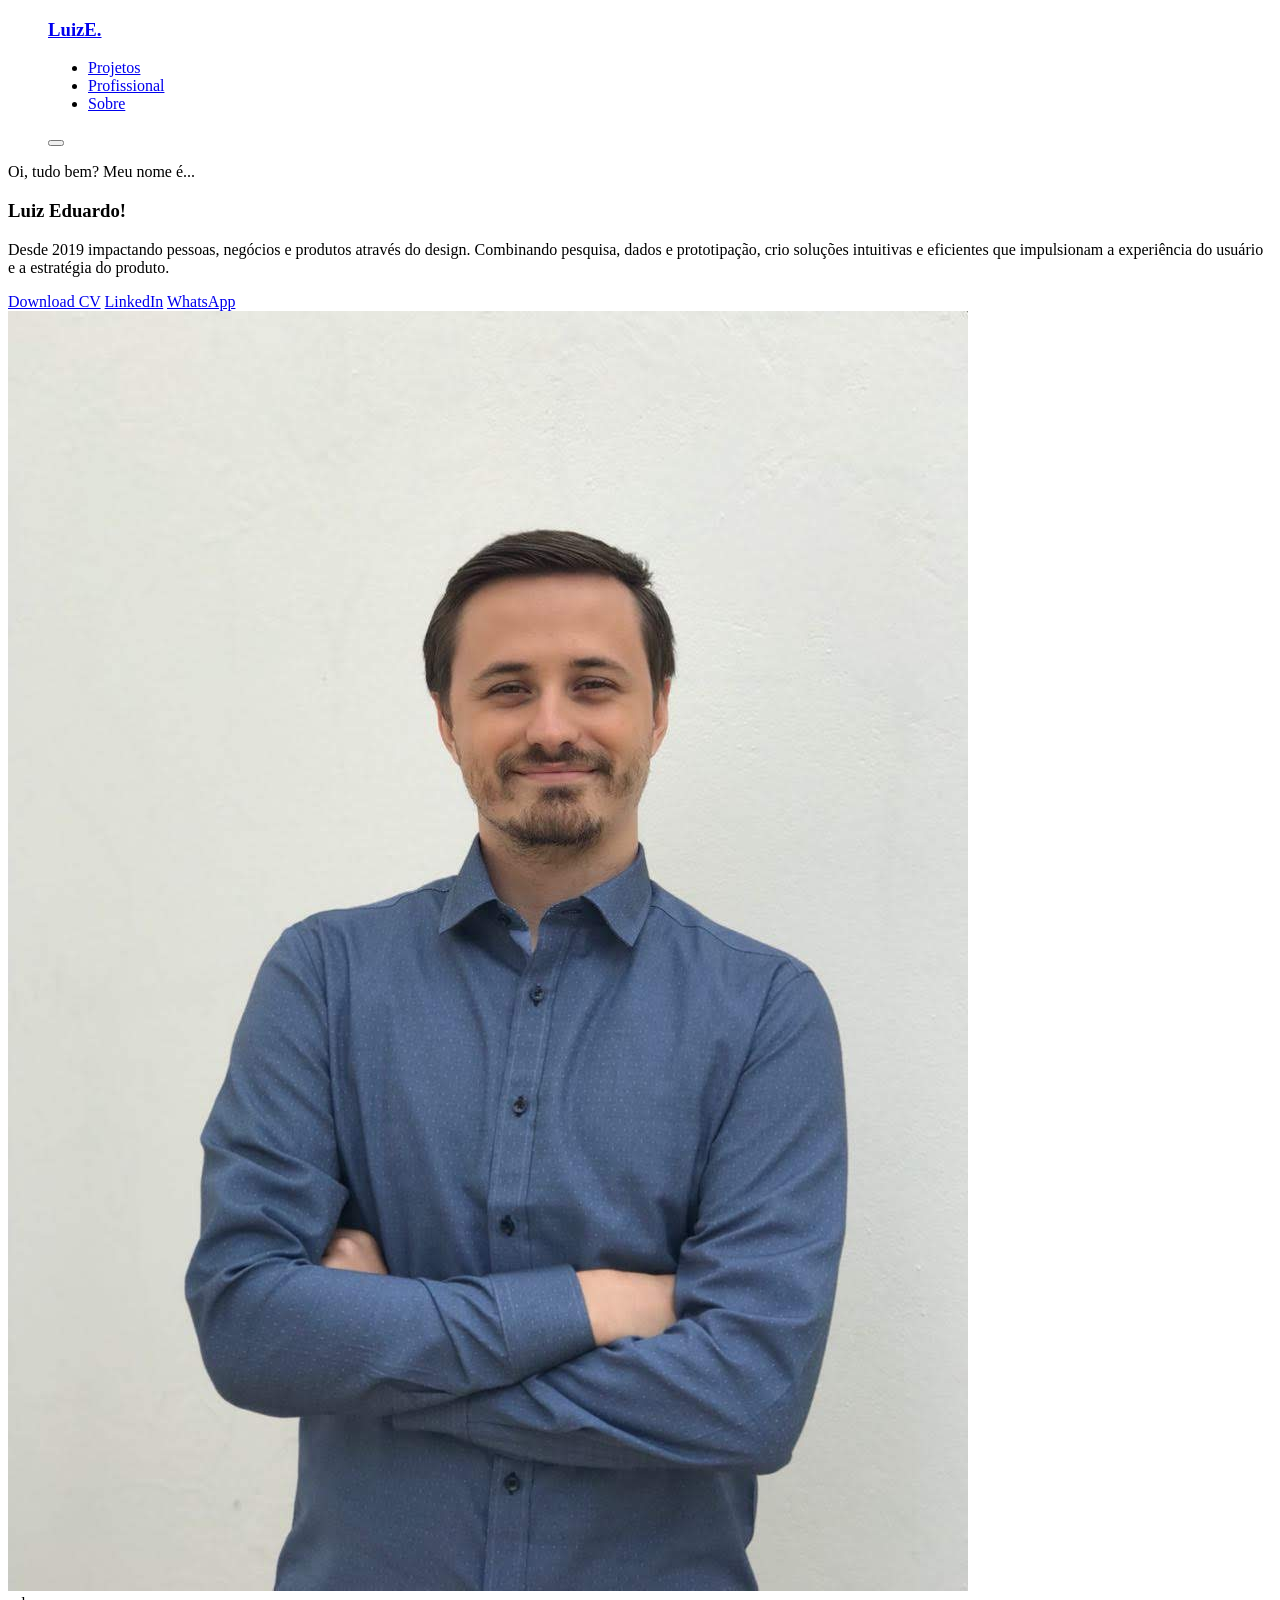
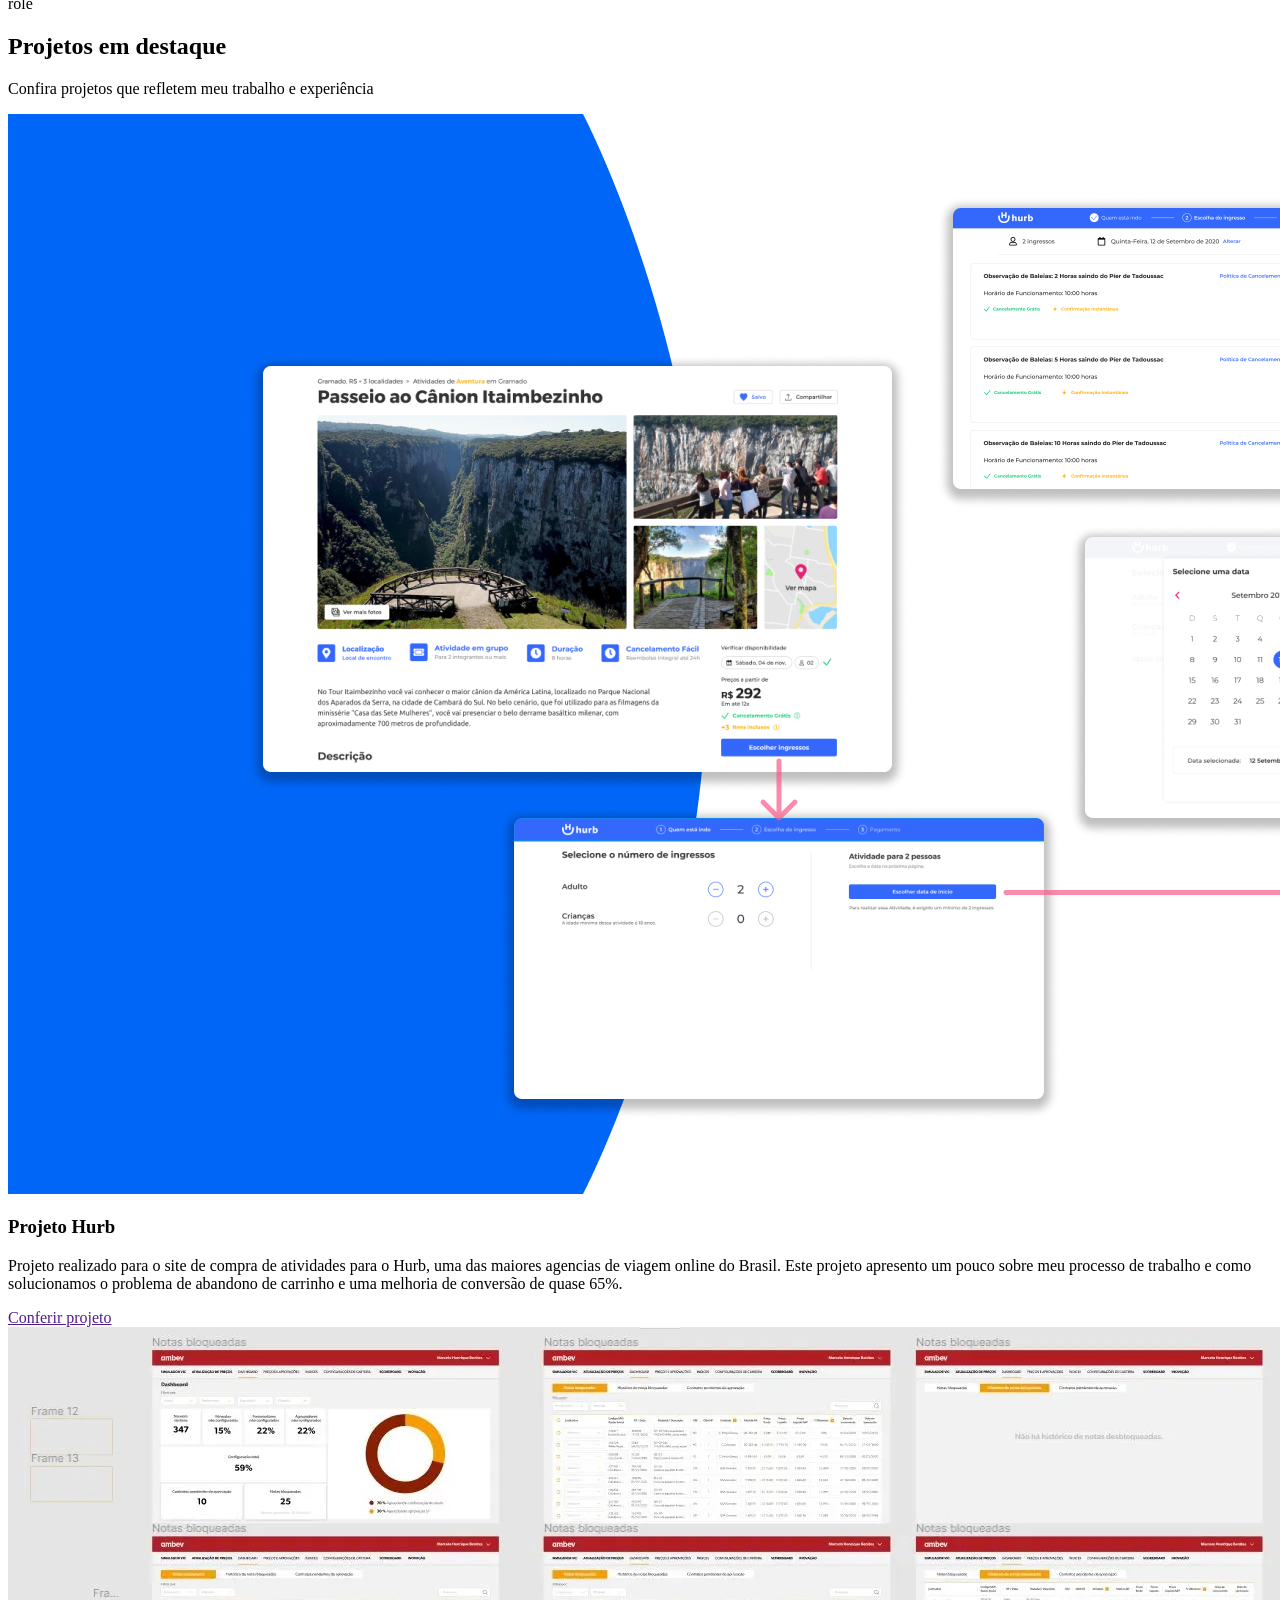
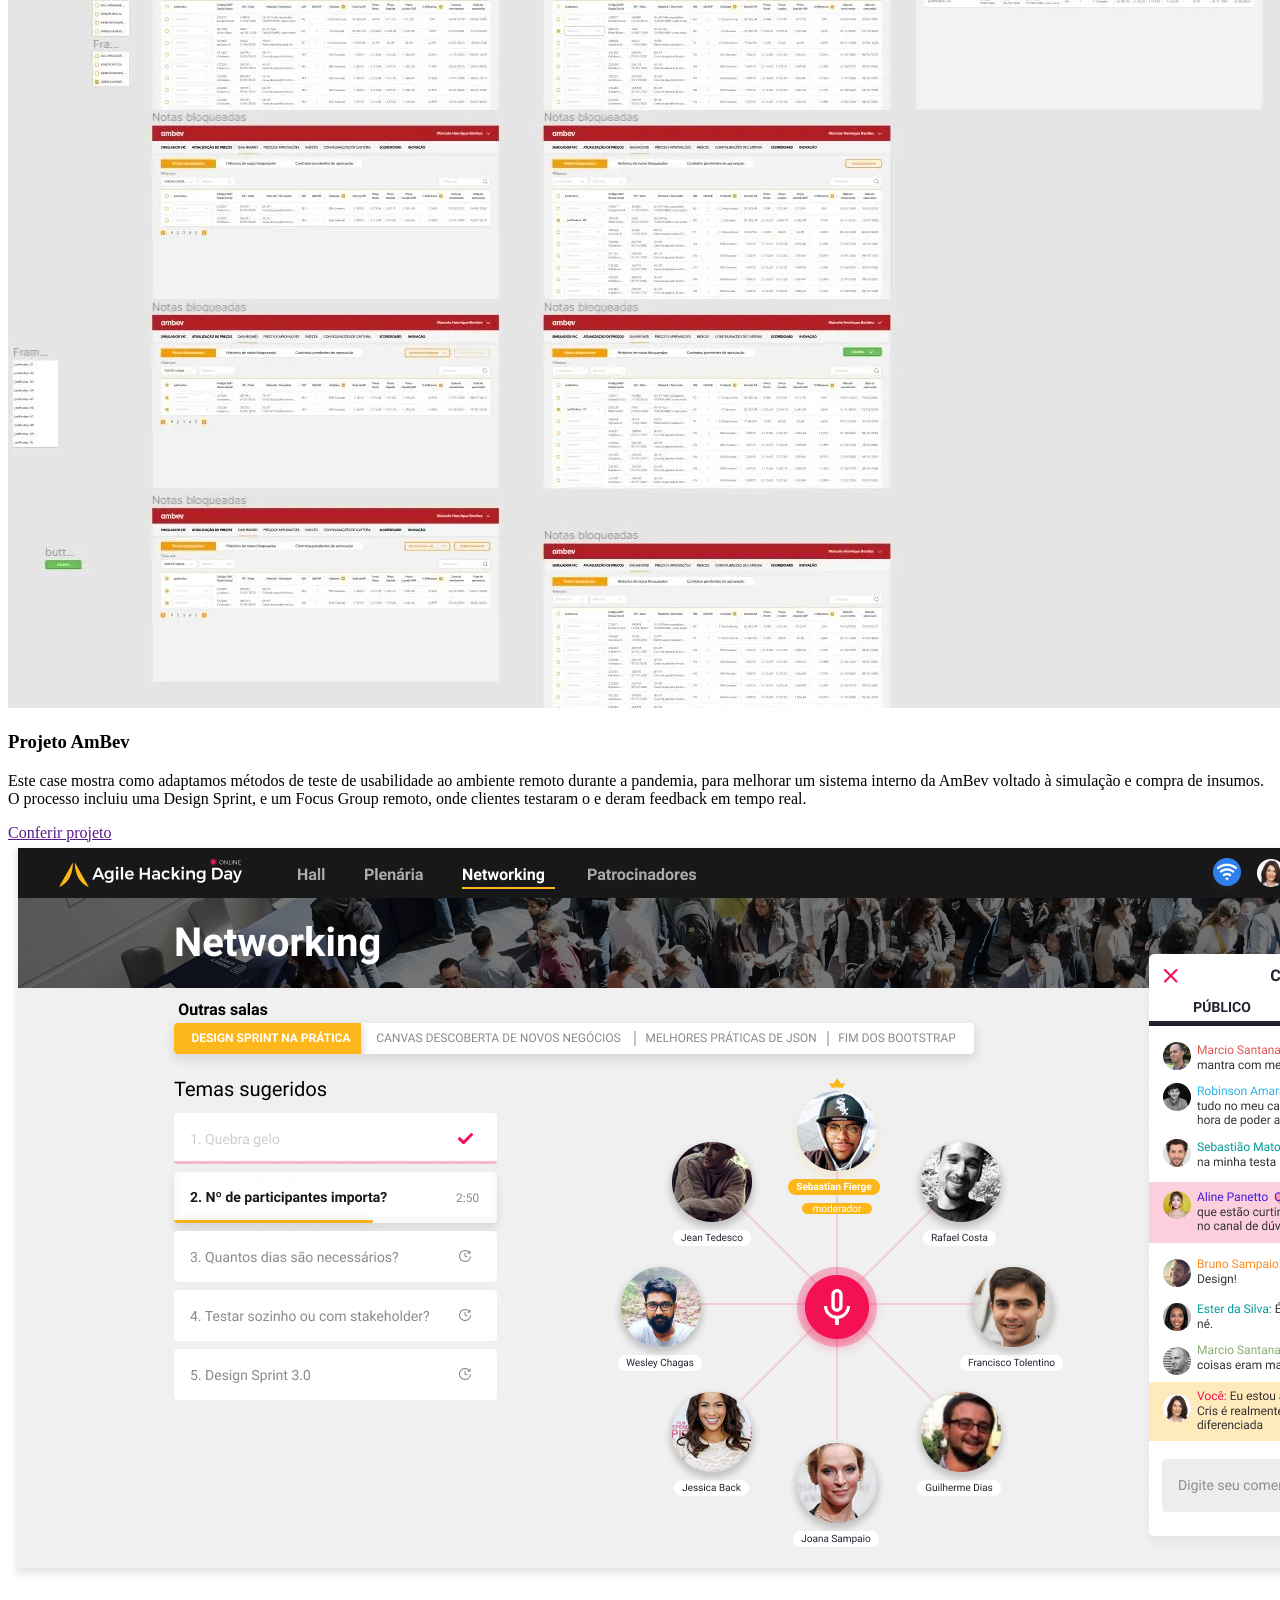
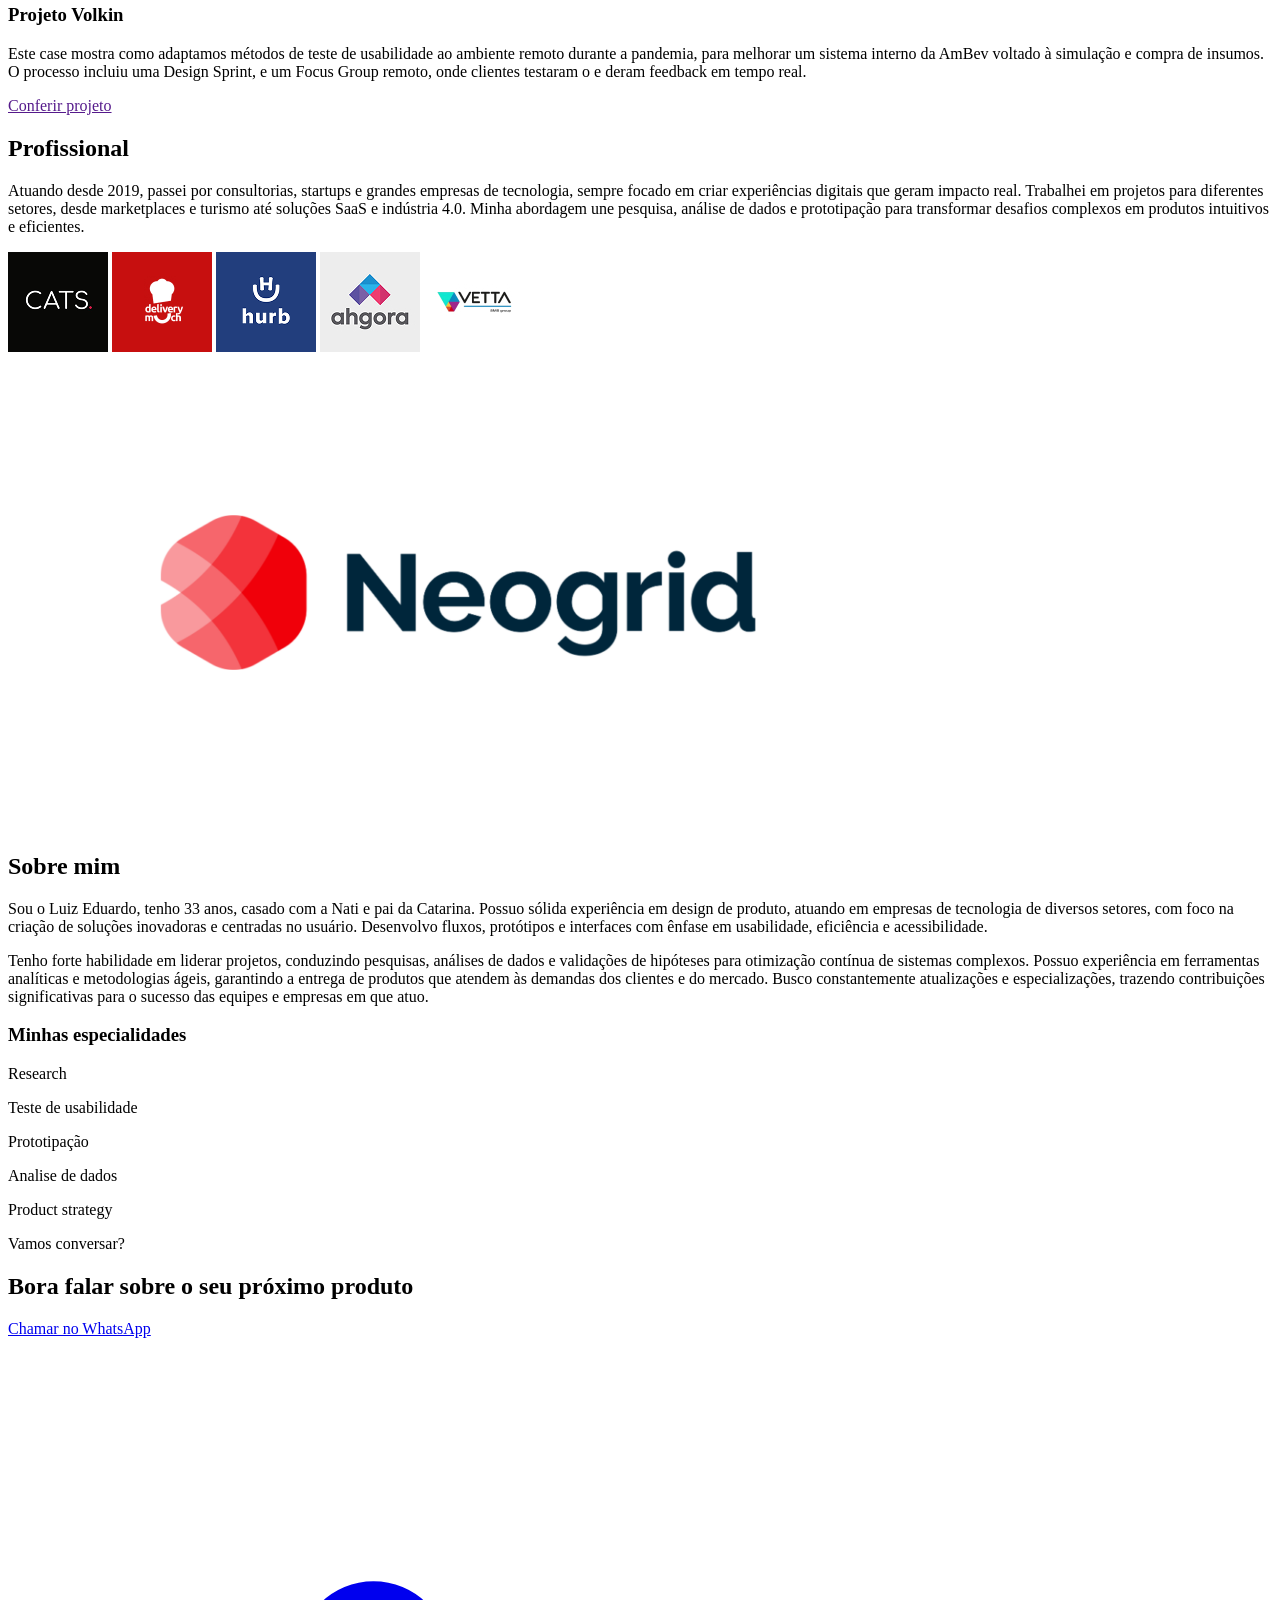
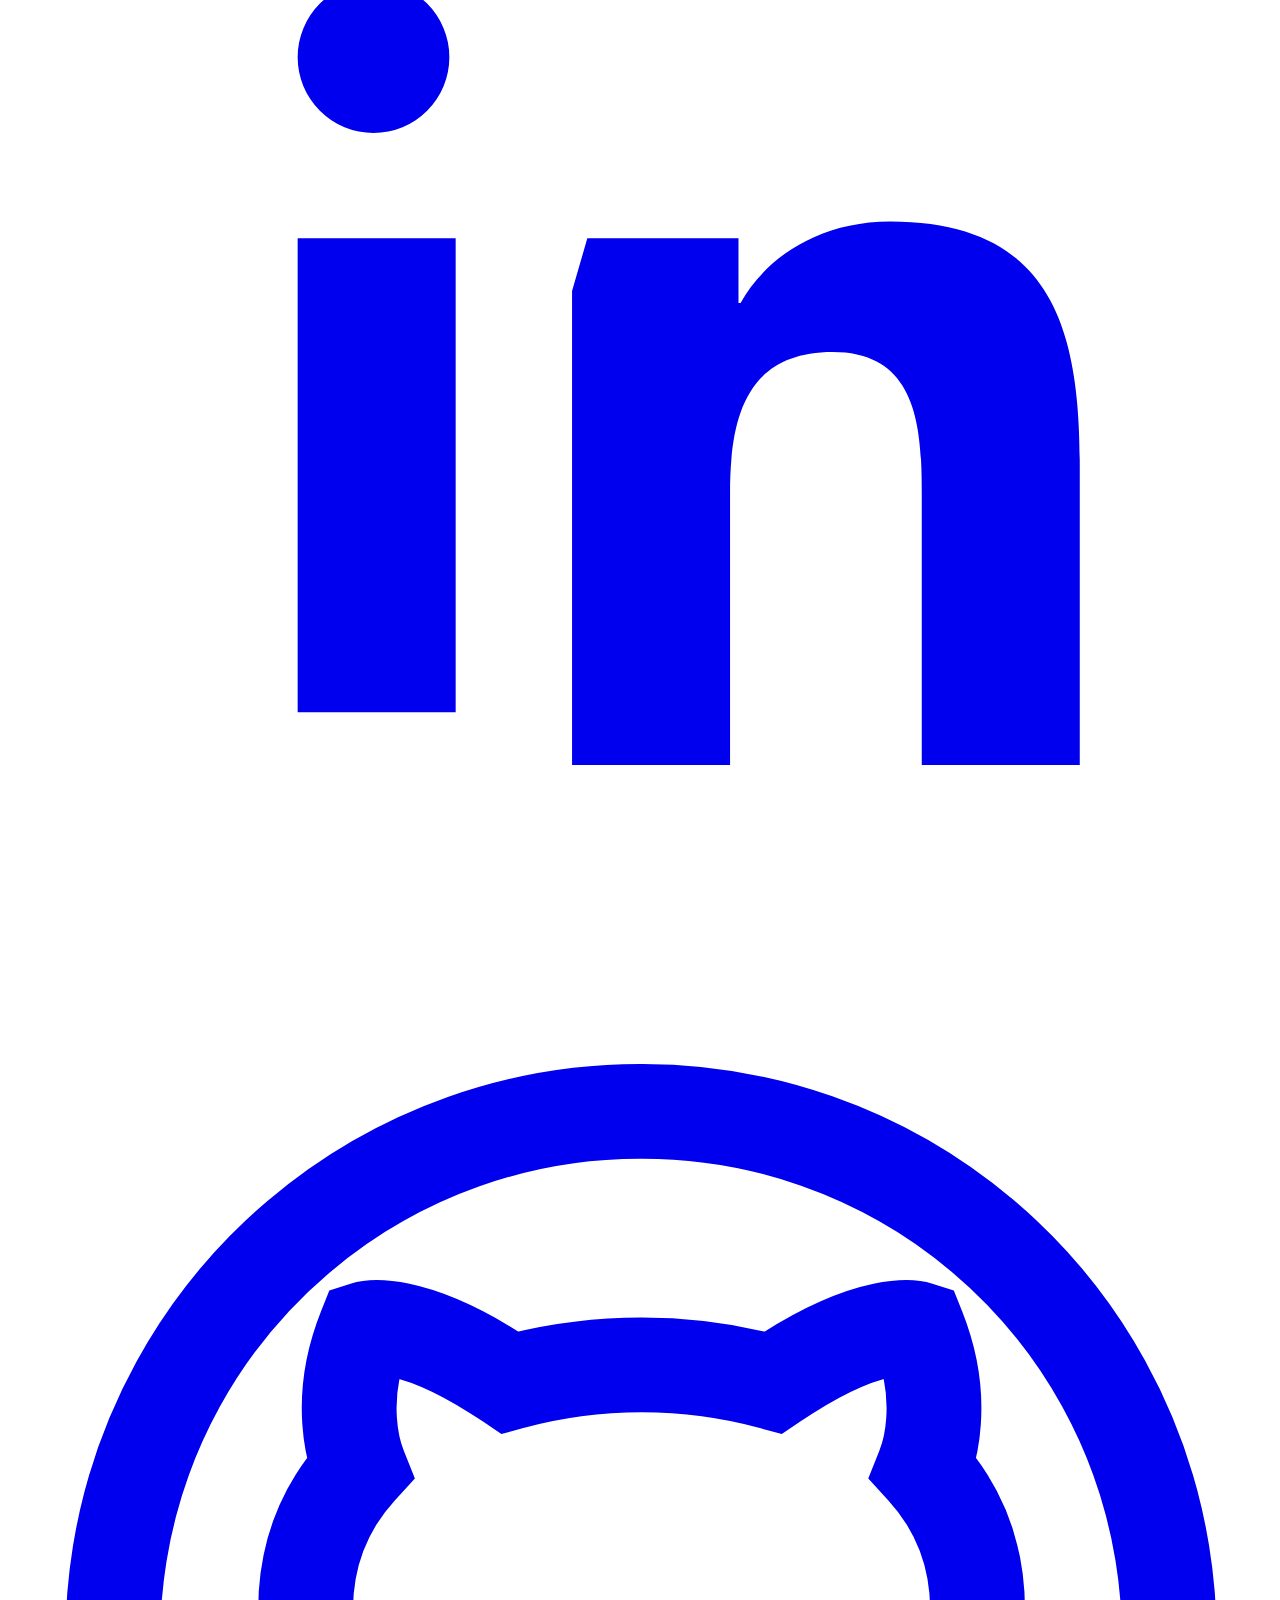
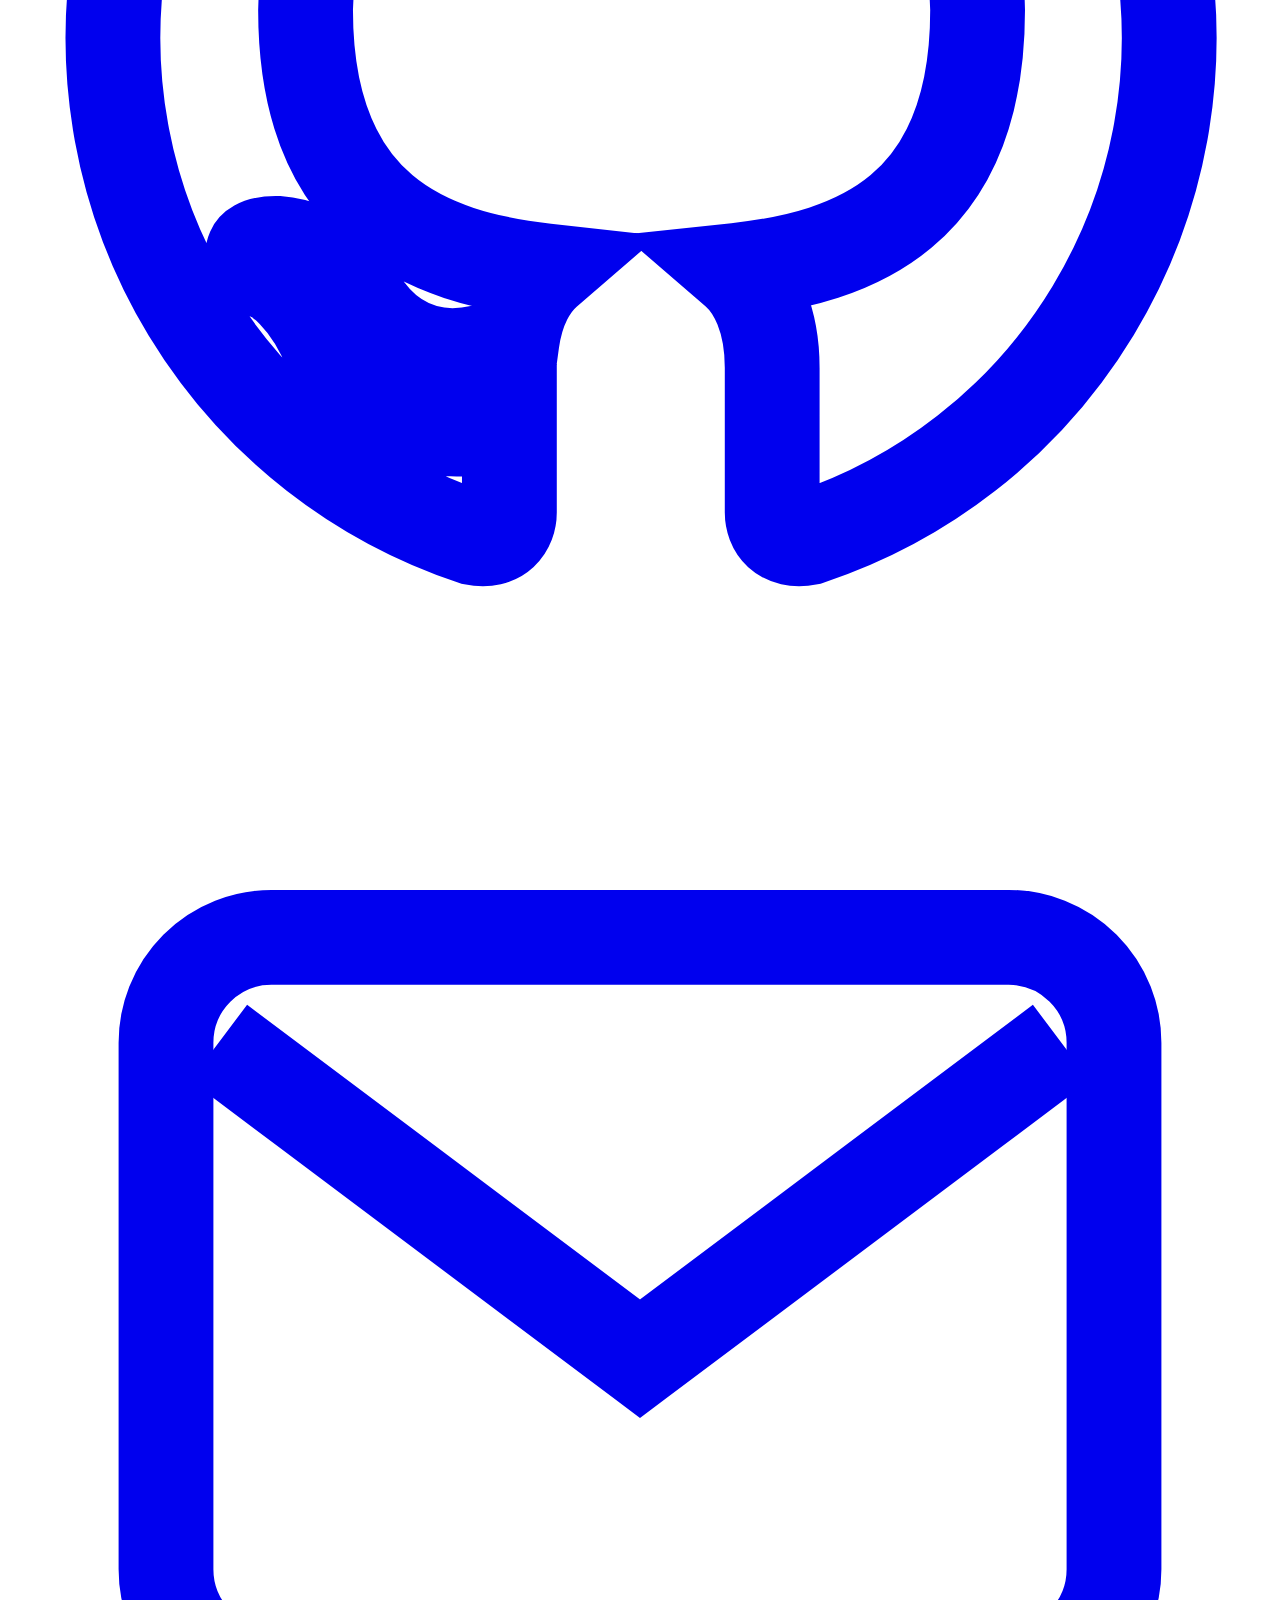
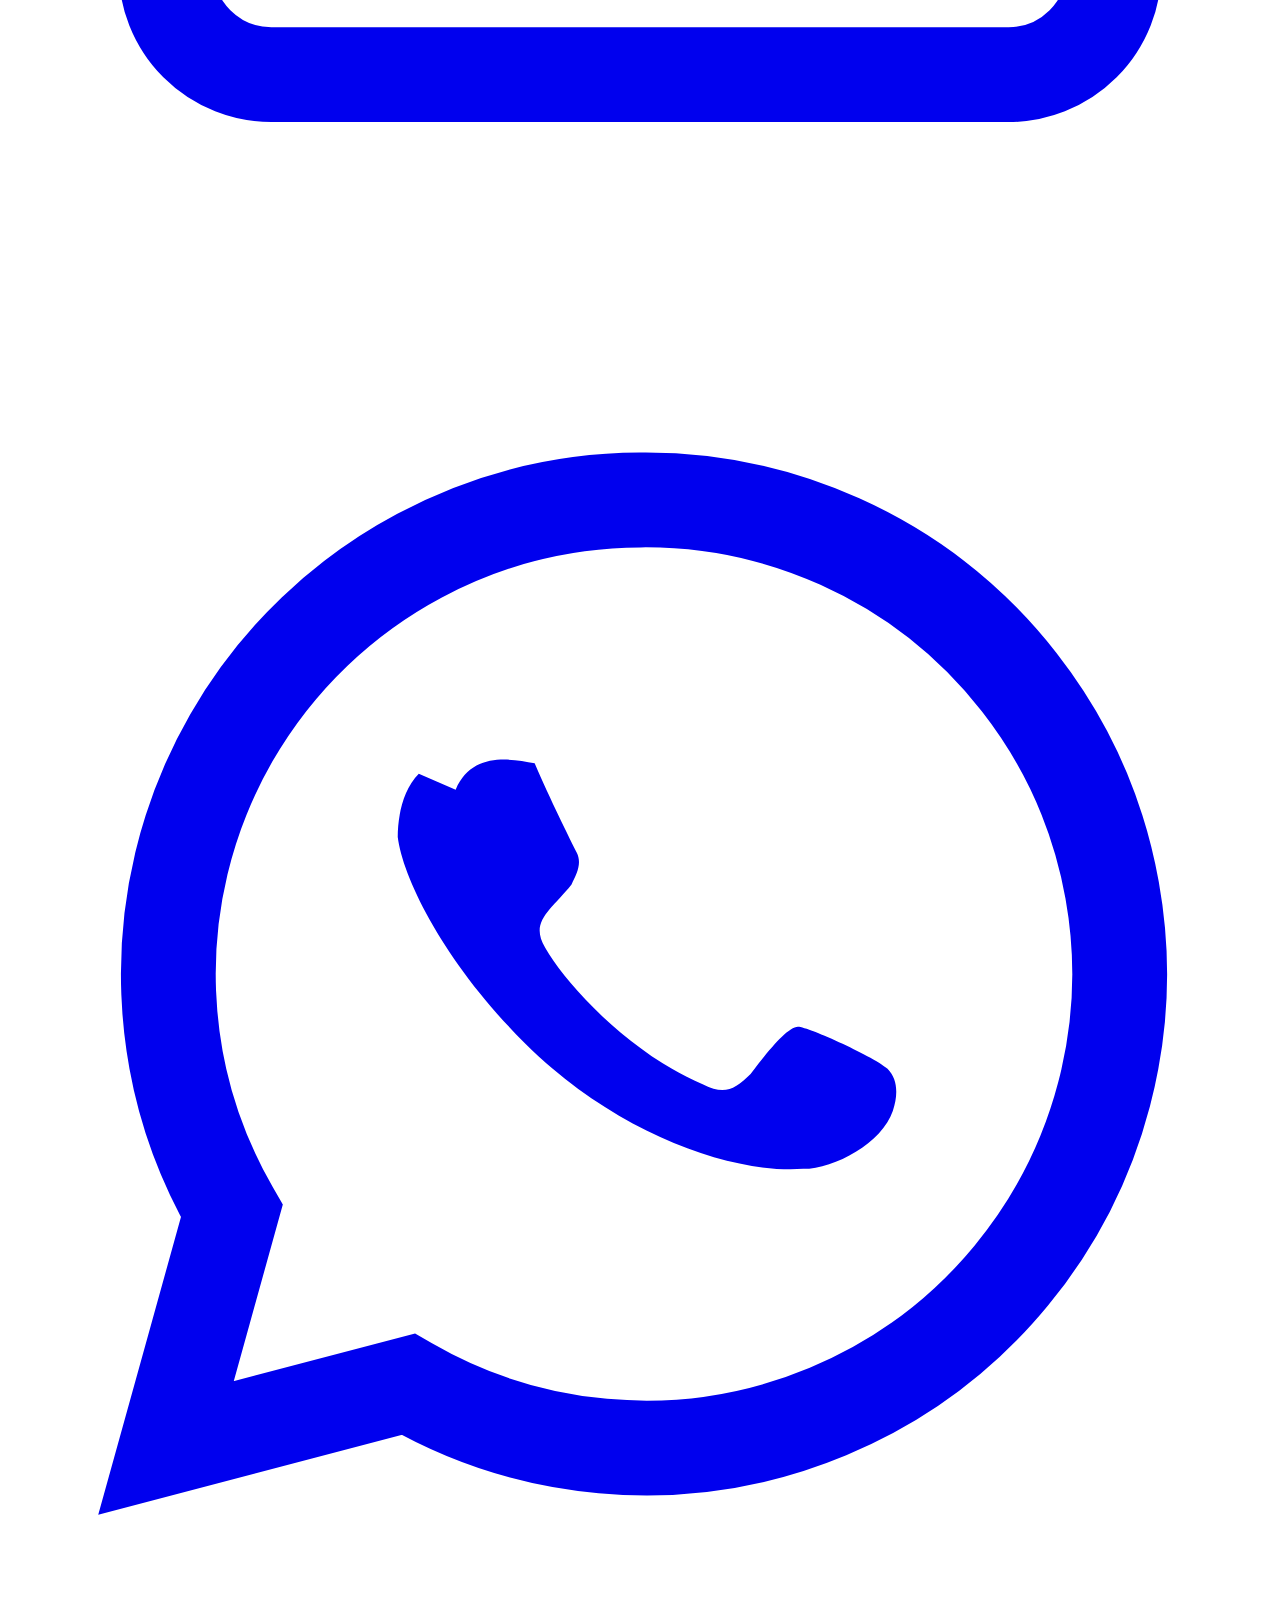
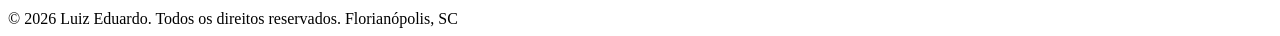
==== pages/index.html @ c05d324c "Alterando nome da pasta referencia do css" ====
<!DOCTYPE html>
<html lang="pt-br">
<head>
<meta charset="UTF-8">
<meta name="viewport" content="width=device-width, initial-scale=1.0">
<title>Portfolio</title>
<link rel="preconnect" href="https://fonts.googleapis.com">
<link rel="stylesheet" href="estilo/style.css">
<link rel="preconnect" href="https://fonts.gstatic.com" crossorigin>
<link href="https://fonts.googleapis.com/css2?family=Roboto:ital,wght@0,100..900;1,100..900&family=Funnel+Display:wght@300..800&display=swap" rel="stylesheet">
<style>

</style>
</head>
<body>
<header id="siteHeader">
    <menu>
        <nav>
            <a href="#hero">
                <h3>LuizE.</h3>
            </a>
            <ul id="navList">
                <li><a href="#projetos">Projetos</a></li>
                <li><a href="#profissional">Profissional</a></li>
                <li><a href="#sobre">Sobre</a></li>
            </ul>
            <button class="nav-toggle" id="navToggle" aria-label="Abrir menu" aria-expanded="false">
                <span></span><span></span><span></span>
            </button>
        </nav>
    </menu>
</header>
<main>
    <div class="bg-hero"></div>
    <section id="hero">
        <article id="presentation">
            <p class="menor">Oi, tudo bem? Meu nome é...</p>
            <h1>Luiz Eduardo!</h1>
            <p>
                Desde 2019 impactando pessoas, negócios e produtos através do design. Combinando pesquisa, dados e prototipação, crio soluções intuitivas e eficientes que impulsionam a experiência do usuário e a estratégia do produto.
            </p>
            <div class="action">
                <a href="../docs/CV-LuizEduardoLucknerCosta.pdf" download="CV_LUIZ_LUCKNER.pdf" class="btn_hero primary">Download CV</a>
                <a href="https://www.linkedin.com/in/luizluckner/" rel="noopener noreferrer" class="btn_hero" target="_blank">LinkedIn</a>
                <a href="https://wa.me/5548999221465?text=Oi%20Luiz,%20acabei%20de%20visualizar%20seu%20portfólio%20e%20gostaria%20de%20conversar." rel="noopener noreferrer" class="btn_hero" target="_blank">WhatsApp</a>
            </div>
        </article>
        <aside id="myPhoto">
            <!--FOTO MINHA-->
            <img src="../image/myPhoto.jpg" alt="Foto de Luiz Eduardo">
        </aside>
        <span class="scroll-cue">role</span>
    </section>
    <section id="projetos">
        <span class="blob b1"></span>
        <span class="blob b2"></span>
        <article id="cards">
            <h2 class="reveal">Projetos em destaque</h2>
            <p class="reveal">
                Confira projetos que refletem meu trabalho e experiência
            </p>
            <div id="cards-container">
                <div class="card hurb reveal">
                    <img src="../image/capa-abandono.png" alt="Capa do projeto Hurb">
                    <h3>Projeto Hurb</h3>
                    <p>
                        Projeto realizado para o site de compra de atividades para o Hurb, uma das maiores agencias de viagem online do Brasil. Este projeto apresento um pouco sobre meu processo de trabalho e como solucionamos o problema de abandono de carrinho e uma melhoria de conversão de quase 65%.
                    </p>
                    <a href="" class="btn-hurb">Conferir projeto</a>
                </div>
                <div class="card ambev reveal">
                    <img src="../image/ui-aplicado.webp" alt="Capa do projeto AmBev">
                    <h3>Projeto AmBev</h3>
                    <p>
                        Este case mostra como adaptamos métodos de teste de usabilidade ao ambiente remoto durante a pandemia, para melhorar um sistema interno da AmBev voltado à simulação e compra de insumos. O processo incluiu uma Design Sprint, e um Focus Group remoto, onde clientes testaram o e deram feedback em tempo real.
                    </p>
                    <a href="">Conferir projeto</a>
                </div>
                <div class="card volkin reveal">
                    <img src="../image/capa-plataforma.jpg" alt="Capa do projeto Volkin">
                    <h3>Projeto Volkin</h3>
                    <p>
                        Este case mostra como adaptamos métodos de teste de usabilidade ao ambiente remoto durante a pandemia, para melhorar um sistema interno da AmBev voltado à simulação e compra de insumos. O processo incluiu uma Design Sprint, e um Focus Group remoto, onde clientes testaram o e deram feedback em tempo real.
                    </p>
                    <a href="">Conferir projeto</a>
                </div>
            </div>
        </article>
    </section>
    <section id="profissional">
        <span class="blob"></span>
        <article class="profissional-container">
            <h2 class="reveal">Profissional</h2>
            <p class="reveal">
                Atuando desde 2019, passei por consultorias, startups e grandes empresas de tecnologia, sempre focado em criar experiências digitais que geram impacto real. Trabalhei em projetos para diferentes setores, desde marketplaces e turismo até soluções SaaS e indústria 4.0. Minha abordagem une pesquisa, análise de dados e prototipação para transformar desafios complexos em produtos intuitivos e eficientes.
            </p>
            <div class="carrossel reveal">
                <img src="../image/Group 2.png" alt="Catarinas Design">
                <img src="../image/Mask group.jpg" alt="Delivery Much">
                <img src="../image/Group 1.png" alt="Hurb">
                <img src="../image/ahgora 1.jpg" alt="Ahgora">
                <img src="../image/Mask group-1.jpg" alt="Vetta">
                <img src="../image/neogrid.png" alt="Neogrid">
            </div>
        </article>
    </section>
    <section id="sobre">
        <span class="blob"></span>
        <section class="sobre-container">
            <h2 class="reveal">Sobre mim</h2>
            <p class="reveal">
                Sou o Luiz Eduardo, tenho 33 anos, casado com a Nati e pai da Catarina.
                Possuo sólida experiência em design de produto, atuando em empresas de tecnologia de diversos setores, com foco na criação de soluções inovadoras e centradas no usuário. Desenvolvo fluxos, protótipos e interfaces com ênfase em usabilidade, eficiência e acessibilidade.
            </p>
            <p class="reveal">
                Tenho forte habilidade em liderar projetos, conduzindo pesquisas, análises de dados e validações de hipóteses para otimização contínua de sistemas complexos. Possuo experiência em ferramentas analíticas e metodologias ágeis, garantindo a entrega de produtos que atendem às demandas dos clientes e do mercado. Busco constantemente atualizações e especializações, trazendo contribuições significativas para o sucesso das equipes e empresas em que atuo.
            </p>
            <h3 class="reveal">Minhas especialidades</h3>
            <div class="especialidades reveal">
                <p class="espec">Research</p>
                <p class="espec">Teste de usabilidade</p>
                <p class="espec">Prototipação</p>
                <p class="espec">Analise de dados</p>
                <p class="espec">Product strategy</p>
            </div>
        </section>
    </section>
</main>
<footer>
    <span class="blob"></span>
    <div class="footer-container">
        <div class="footer-top">
            <div>
                <p class="menor reveal">Vamos conversar?</p>
                <h2 class="reveal">Bora falar sobre o seu próximo produto</h2>
                <a class="btn_hero primary footer-cta reveal" href="https://wa.me/5548999221465?text=Oi%20Luiz,%20acabei%20de%20visualizar%20seu%20portfólio%20e%20gostaria%20de%20conversar." target="_blank" rel="noopener noreferrer">Chamar no WhatsApp</a>
            </div>
            <div class="socials reveal">
                <a href="https://www.linkedin.com/in/luizluckner/" aria-label="LinkedIn" target="_blank" rel="noopener noreferrer">
                    <svg viewBox="0 0 24 24" fill="none" stroke-width="2"><path d="M6.94 7.5a1.44 1.44 0 1 0 0-2.88 1.44 1.44 0 0 0 0 2.88ZM5.5 9.5h3v9h-3v-9Zm5.5 0h2.87v1.23h.04c.4-.75 1.38-1.55 2.84-1.55 3.04 0 3.6 2 3.6 4.6v5.72h-3v-5.07c0-1.21-.02-2.77-1.69-2.77-1.69 0-1.95 1.32-1.95 2.68v5.16h-3v-9Z" fill="currentColor" stroke="none"/></svg>
                </a>
                <a href="https://github.com/luizluckner" aria-label="GitHub" target="_blank" rel="noopener noreferrer">
                    <svg viewBox="0 0 24 24" fill="none" stroke="currentColor" stroke-width="1.8"><path d="M12 2a10 10 0 0 0-3.16 19.49c.5.1.68-.22.68-.48v-1.7c-2.78.6-3.37-1.34-3.37-1.34-.46-1.16-1.11-1.47-1.11-1.47-.91-.62.07-.6.07-.6 1 .07 1.53 1.03 1.53 1.03.9 1.53 2.36 1.09 2.93.83.09-.65.35-1.09.64-1.34-2.22-.25-4.56-1.11-4.56-4.95 0-1.1.39-1.99 1.03-2.69-.1-.25-.45-1.27.1-2.65 0 0 .84-.27 2.75 1.02a9.5 9.5 0 0 1 5 0c1.9-1.29 2.75-1.02 2.75-1.02.55 1.38.2 2.4.1 2.65.64.7 1.03 1.59 1.03 2.69 0 3.85-2.35 4.7-4.58 4.94.36.31.68.92.68 1.85v2.75c0 .26.18.58.69.48A10 10 0 0 0 12 2Z"/></svg>
                </a>
                <a href="mailto:luiz.luckner@gmail.com" aria-label="E-mail">
                    <svg viewBox="0 0 24 24" fill="none" stroke="currentColor" stroke-width="1.8"><rect x="3" y="5" width="18" height="14" rx="2"/><path d="m4 7 8 6 8-6"/></svg>
                </a>
                <a href="https://wa.me/5548999221465" aria-label="WhatsApp" target="_blank" rel="noopener noreferrer">
                    <svg viewBox="0 0 24 24" fill="none" stroke="currentColor" stroke-width="1.8"><path d="M12 3a9 9 0 0 0-7.75 13.5L3 21l4.6-1.21A9 9 0 1 0 12 3Z"/><path d="M8.5 8.5c.3-.7 1-.6 1.5-.5.3.7.7 1.5.8 1.7.1.2 0 .4-.1.6-.4.5-.8.7-.5 1.2.4.7 1.6 2 3 2.6.4.2.6.1.9-.2.3-.4.7-.9.9-.9.2 0 1.5.6 1.7.8.2.2.2.5.1.8-.2.6-1.1 1.1-1.7 1.1-1.4.1-3.6-.7-5.3-2.4-1.5-1.5-2.3-3.1-2.4-3.9 0-.4.1-.9.4-1.2Z" fill="currentColor" stroke="none"/></svg>
                </a>
            </div>
        </div>
        <div class="footer-bottom">
            <span>© 2026 Luiz Eduardo. Todos os direitos reservados.</span>
            <span>Florianópolis, SC</span>
        </div>
    </div>
</footer>

<script>
  // Header: fica com fundo/blur só depois que o usuário já rolou um pouco
  // (assim ele começa transparente sobre o hero, como no seu design original)
  const header = document.getElementById('siteHeader');
  window.addEventListener('scroll', () => {
    header.classList.toggle('scrolled', window.scrollY > 40);
  });

  // Menu mobile: abre/fecha a lista de links
  const navToggle = document.getElementById('navToggle');
  const navList = document.getElementById('navList');
  navToggle.addEventListener('click', () => {
    const isOpen = navList.classList.toggle('open');
    navToggle.setAttribute('aria-expanded', isOpen);
  });
  navList.querySelectorAll('a').forEach(link => {
    link.addEventListener('click', () => navList.classList.remove('open'));
  });

  // Reveal on scroll: mesma lógica de sempre, observa e anima quando entra na tela
  const revealObserver = new IntersectionObserver((entries) => {
    entries.forEach(entry => {
      if (entry.isIntersecting) {
        entry.target.classList.add('is-visible');
        revealObserver.unobserve(entry.target);
      }
    });
  }, { threshold: 0.15 });
  document.querySelectorAll('.reveal').forEach(el => revealObserver.observe(el));
</script>
</body>
</html>
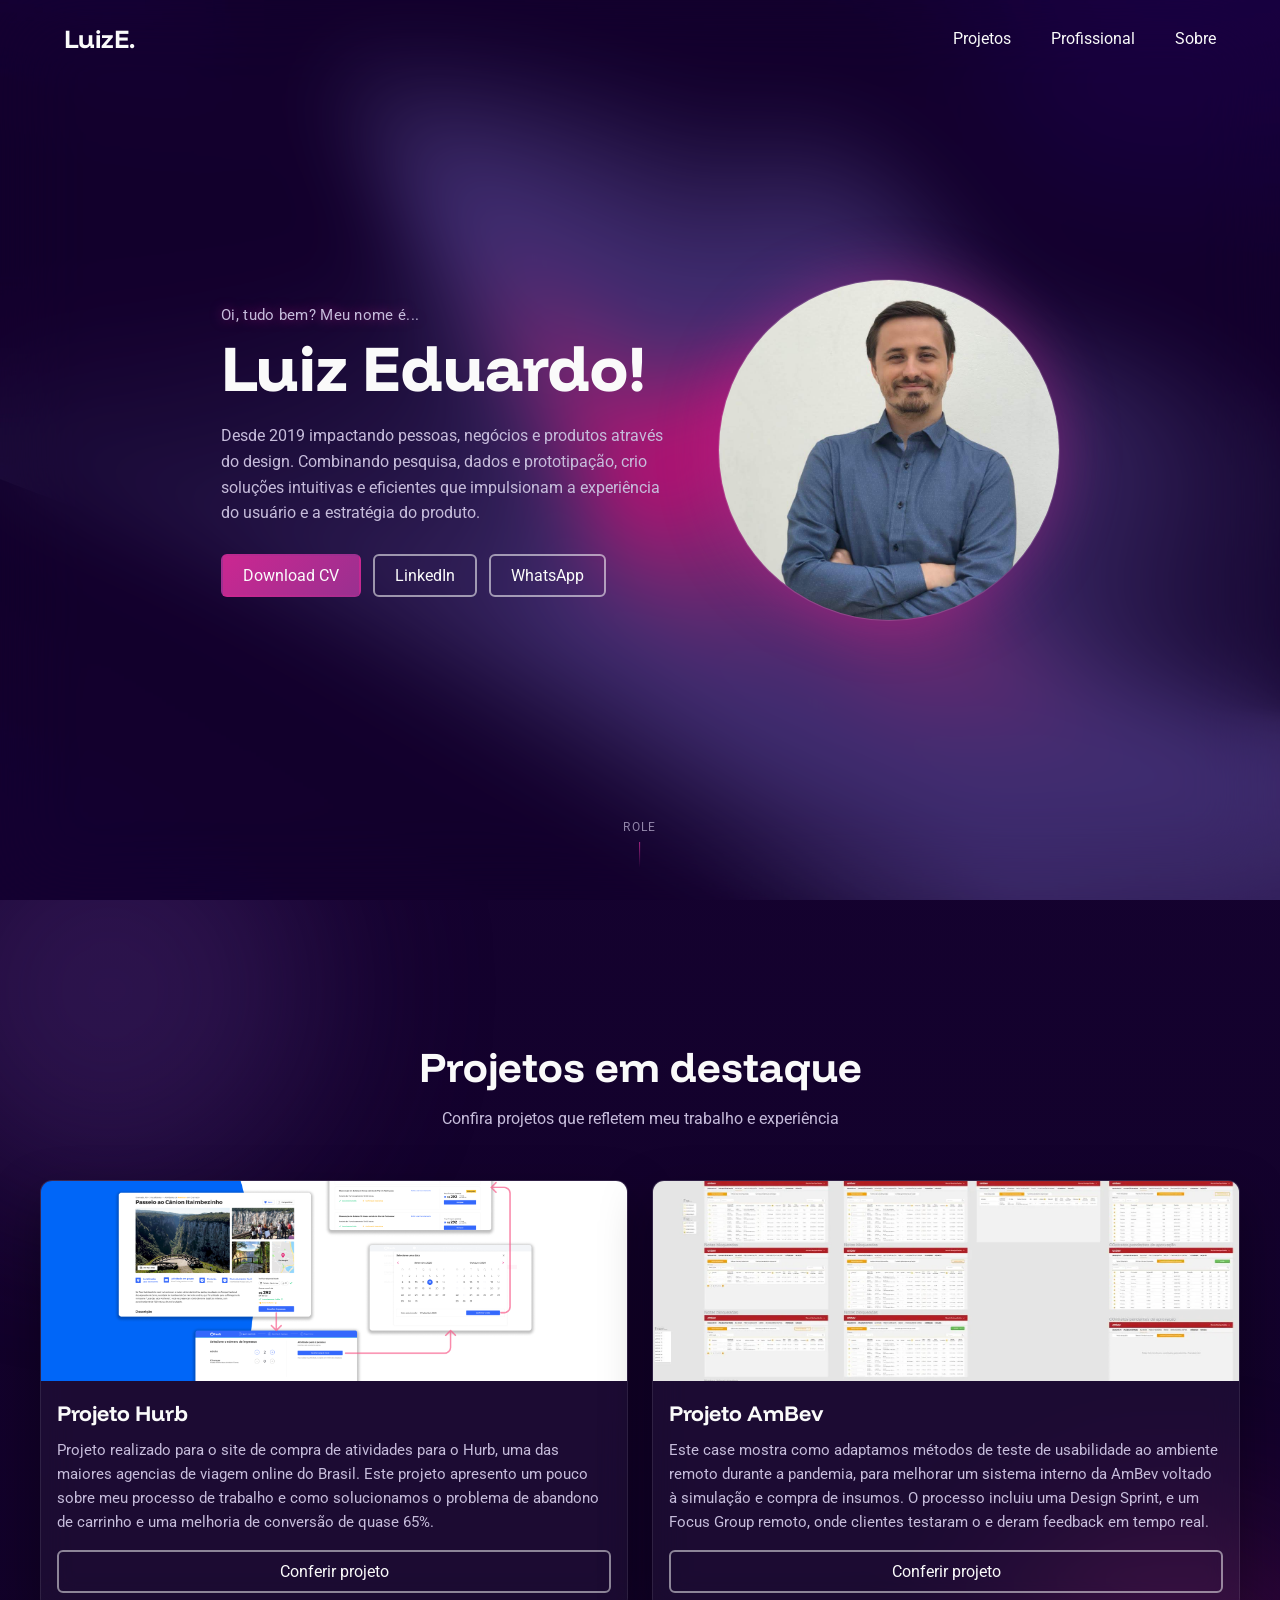
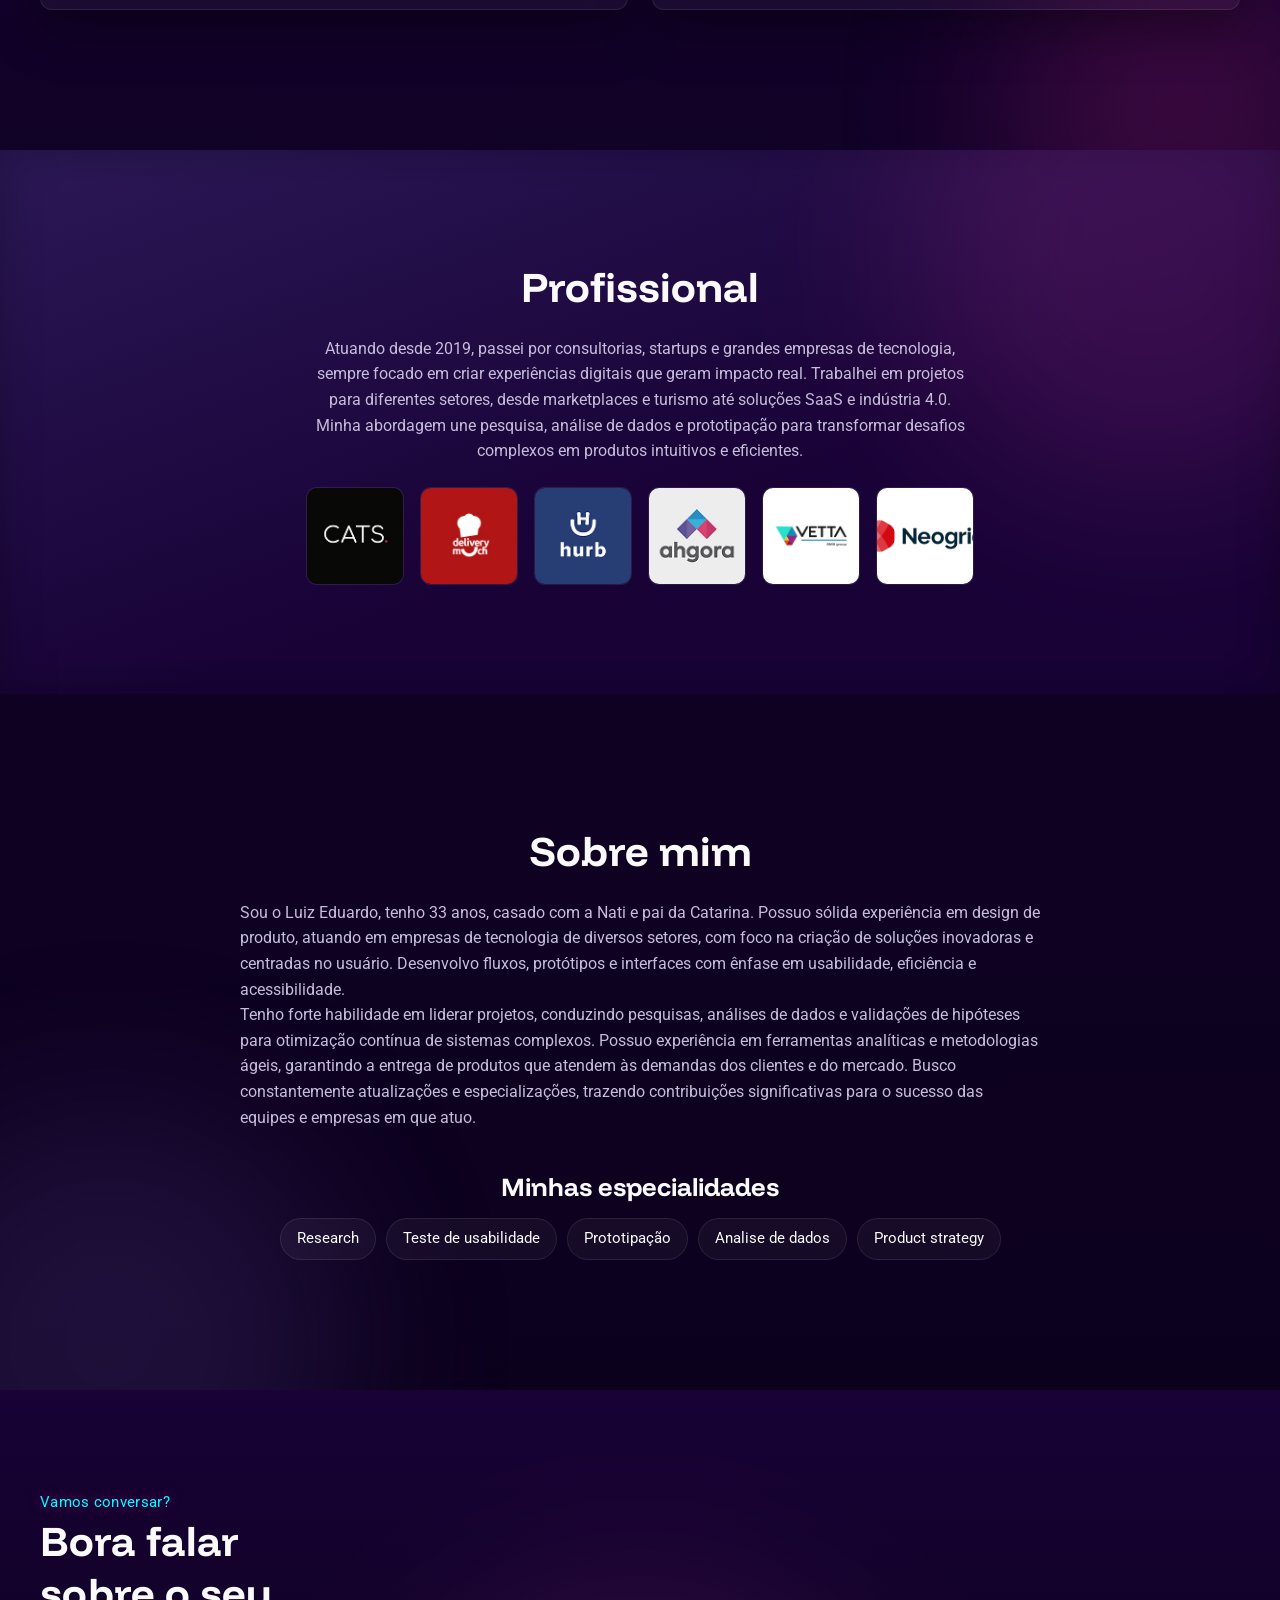
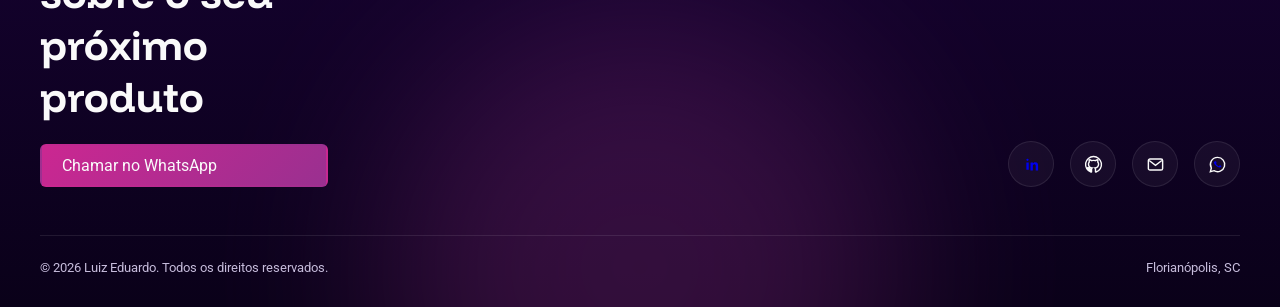
==== commit a3f42bcb: "Update index.html Apontamento correto para folha de estilo" ====
--- a/pages/index.html
+++ b/pages/index.html
@@ -5,7 +5,7 @@
 <meta name="viewport" content="width=device-width, initial-scale=1.0">
 <title>Portfolio</title>
 <link rel="preconnect" href="https://fonts.googleapis.com">
-<link rel="stylesheet" href="estilo/style.css">
+<link rel="stylesheet" href="../estilos/style.css">
 <link rel="preconnect" href="https://fonts.gstatic.com" crossorigin>
 <link href="https://fonts.googleapis.com/css2?family=Roboto:ital,wght@0,100..900;1,100..900&family=Funnel+Display:wght@300..800&display=swap" rel="stylesheet">
 <style>
--- a/estilos/style.css
+++ b/estilos/style.css
@@ -0,0 +1,306 @@
+/* =========================================================
+   PALETA — extraída de verdade da sua imagem bg-hero.jpg
+   (indigo profundo -> roxo -> magenta -> rosa vibrante)
+   ========================================================= */
+* { margin:0; padding:0; box-sizing:border-box; }
+
+:root{
+  --white:#fafafa;
+  --black:#1e1e1e;
+  --bg-0:#0a0119;
+  --bg-1:#180236;
+  --bg-2:#2b1856;
+  --purple:#4a337d;
+  --violet:#5c3788;
+  --magenta:#9a3090;
+  --pink:#cb2791;
+  --pink-bright:#ef39ac;
+  --muted:#c6bcdb;
+  --glass:rgba(255,255,255,.045);
+  --glass-border:rgba(255,255,255,.09);
+}
+
+body{
+  font-family:"Roboto", serif;
+  background:linear-gradient(180deg, var(--bg-1) 0%, var(--bg-0) 100%);
+  color:var(--white);
+  overflow-x:hidden;
+}
+
+h1,h2,h3{ font-family:"Funnel Display", serif; font-style:normal; }
+h1{ font-size:4em; font-weight:800; }
+h2{ font-size:2.6em; }
+h3{ font-size:1.6em; }
+p{ line-height:1.6em; }
+img{ max-width:100%; display:block; }
+
+::selection{ background:var(--pink); color:var(--white); }
+
+/* ---------- MENU ---------- */
+header{
+  position:fixed; top:0; width:100%; z-index:100;
+  color:var(--white);
+  transition:background-color .35s ease, backdrop-filter .35s ease, box-shadow .35s ease;
+}
+header.scrolled{
+  background-color:rgba(10,1,25,.65);
+  backdrop-filter:blur(14px);
+  box-shadow:0 1px 0 var(--glass-border);
+}
+nav{
+  padding:22px 24px; margin:auto; max-width:1200px;
+  display:flex; justify-content:space-between; align-items:center;
+}
+header > menu > nav > a{ text-decoration:none; color:var(--white); }
+ul{ display:flex; justify-content:center; align-items:center; gap:40px; list-style:none; }
+header > menu > nav > ul > li > a{
+  color:var(--white); text-decoration:none; position:relative; padding-bottom:4px;
+}
+header > menu > nav > ul > li > a::after{
+  content:''; position:absolute; left:0; bottom:0; width:0; height:2px;
+  background:var(--pink-bright); transition:width .25s ease;
+}
+header > menu > nav > ul > li > a:hover::after{ width:100%; }
+
+.nav-toggle{
+  display:none; background:none; border:none; cursor:pointer; padding:6px; z-index:110;
+}
+.nav-toggle span{ display:block; width:24px; height:2px; background:var(--white); margin:5px 0; transition:.25s; }
+
+/* ---------- HERO ---------- */
+.bg-hero{
+  position:absolute; width:100%; height:100vh;
+  background-image:url([data-uri]);
+  background-repeat:no-repeat; background-size:cover; background-position:center;
+  z-index:-2;
+}
+.bg-hero::after{
+  content:''; width:100%; height:100vh;
+  background-color:rgba(10,1,25,.25);
+  backdrop-filter:blur(40px);
+  position:absolute;
+}
+#hero{
+  height:100vh; width:100%;
+  display:flex; justify-content:center; align-items:center; gap:48px;
+  padding:0 24px;
+}
+.menor{
+  color:aqua;
+  text-shadow:0 0 12px rgba(239,57,172,.55);
+  font-size:.95em; letter-spacing:.02em;
+}
+#presentation{ max-width:560px; }
+#presentation h1{ margin-bottom:16px; font-size:clamp(2.4em, 5.5vw, 4em); }
+#presentation p{ max-width:450px; line-height:1.6em; color:var(--muted); }
+
+.action{ display:flex; gap:12px; margin-top:28px; flex-wrap:wrap; }
+.btn_hero{
+  text-decoration:none; color:var(--white); padding:10px 20px;
+  display:block; border:2px solid rgba(255,255,255,.55); border-radius:6px;
+  transition:background-color .3s, border-color .3s, box-shadow .3s;
+}
+.btn_hero:hover{
+  background-color:rgba(255,255,255,.08);
+  border-color:var(--pink-bright);
+  box-shadow:0 0 22px rgba(239,57,172,.35);
+}
+.btn_hero.primary{
+  background:linear-gradient(135deg, var(--pink), var(--magenta));
+  border-color:transparent;
+}
+.btn_hero.primary:hover{ box-shadow:0 0 26px rgba(239,57,172,.55); }
+
+#myPhoto img{
+  object-fit:cover; width:340px; height:340px;
+  background-color:var(--white); border-radius:50%;
+  box-shadow:0 0 0 1px rgba(255,255,255,.15), 0 0 60px rgba(203,39,145,.45);
+}
+
+.scroll-cue{
+  position:absolute; bottom:32px; left:50%; transform:translateX(-50%);
+  font-family:"Roboto", sans-serif; font-size:12px; letter-spacing:.12em;
+  color:var(--muted); text-transform:uppercase; opacity:.7;
+  display:flex; flex-direction:column; align-items:center; gap:8px;
+}
+.scroll-cue::after{
+  content:''; width:1px; height:26px; background:linear-gradient(var(--pink-bright), transparent);
+  animation:cue 1.8s ease infinite;
+}
+@keyframes cue{ 0%{opacity:0; transform:translateY(-4px);} 50%{opacity:1;} 100%{opacity:0; transform:translateY(10px);} }
+
+/* ---------- BLOBS AMBIENTE (ecoam a arte do hero nas outras seções) ---------- */
+.blob{
+  position:absolute; border-radius:50%; filter:blur(90px); z-index:0; pointer-events:none;
+}
+
+/* ---------- PROJETOS ---------- */
+#projetos{ position:relative; padding:140px 24px; overflow:hidden; }
+#projetos .blob.b1{ width:420px; height:420px; background:var(--violet); opacity:.35; top:-120px; left:-100px; }
+#projetos .blob.b2{ width:360px; height:360px; background:var(--pink); opacity:.22; bottom:-140px; right:-80px; }
+
+#cards{
+  max-width:1200px; margin:auto; text-align:center; position:relative; z-index:1;
+}
+#cards h2{ margin-bottom:14px; }
+#cards > p{ color:var(--muted); }
+
+#cards-container{
+  width:100%; margin-top:48px;
+  display:flex; justify-content:center; align-items:stretch;
+  flex-flow:row wrap; gap:24px;
+}
+
+.card{
+  background:var(--glass);
+  backdrop-filter:blur(16px);
+  border:1px solid var(--glass-border);
+  border-radius:12px; overflow:hidden;
+  width:calc(33.333% - 16px); min-width:280px; flex:1 1 320px;
+  box-shadow:0 20px 50px rgba(0,0,0,.35);
+  display:flex; flex-flow:column nowrap;
+  transition:transform .35s ease, border-color .35s ease, box-shadow .35s ease;
+}
+.card:hover{
+  transform:translateY(-6px);
+  border-color:rgba(239,57,172,.5);
+  box-shadow:0 24px 60px rgba(0,0,0,.4), 0 0 40px rgba(203,39,145,.2);
+}
+.volkin{ display:none; } /* OCULTADO ATÉ CASE ESTAR PRONTO */
+
+.card img{ height:200px; width:100%; object-fit:cover; }
+.card h3{ margin:18px 16px 0; font-size:1.35em; text-align:left; }
+.card p{
+  text-align:start; padding:12px 16px 0; font-size:.94em;
+  color:var(--muted); display:block; flex:1;
+}
+.card a{
+  display:block; margin:16px; padding:10px 16px;
+  border:2px solid rgba(255,255,255,.5); border-radius:6px;
+  text-decoration:none; color:var(--white); text-align:center;
+  transition:background-color .3s, border-color .3s;
+}
+.card a:hover{
+  background-color:rgba(255,255,255,.08);
+  border-color:var(--pink-bright);
+}
+
+/* ---------- PROFISSIONAL ---------- */
+#profissional{
+  position:relative; overflow:hidden;
+  background:linear-gradient(160deg, var(--bg-2), var(--bg-1) 60%);
+  box-shadow:inset 0 0 40px rgba(0,0,0,.25);
+}
+#profissional .blob{ width:500px; height:500px; background:var(--magenta); opacity:.25; top:-160px; right:-120px; }
+
+.profissional-container{
+  max-width:1200px; margin:auto; padding:110px 24px;
+  text-align:center; display:flex; align-items:center; flex-flow:column nowrap;
+  position:relative; z-index:1;
+}
+.profissional-container p{
+  margin:24px auto; max-width:650px; color:var(--muted);
+}
+
+.carrossel{
+  width:100%; max-width:700px;
+  display:flex; justify-content:center; flex-wrap:wrap; gap:18px;
+}
+.carrossel img{
+  width:96px; height:96px; border-radius:10px; object-fit:cover;
+  box-shadow:0 0 0 1px var(--glass-border);
+  filter:grayscale(.15);
+  transition:transform .3s ease, box-shadow .3s ease, filter .3s ease;
+}
+.carrossel img:hover{
+  transform:translateY(-4px) scale(1.04);
+  box-shadow:0 0 0 1px rgba(239,57,172,.5), 0 12px 28px rgba(203,39,145,.25);
+  filter:grayscale(0);
+}
+
+/* ---------- SOBRE ---------- */
+#sobre{ position:relative; padding:130px 24px; overflow:hidden; }
+#sobre .blob{ width:460px; height:460px; background:var(--purple); opacity:.3; bottom:-180px; left:-120px; }
+
+.sobre-container{ max-width:800px; margin:auto; position:relative; z-index:1; }
+.sobre-container h2{ text-align:center; margin-bottom:24px; }
+.sobre-container > p{ color:var(--muted); }
+.sobre-container h3{ margin-top:40px; margin-bottom:16px; text-align:center; }
+
+.especialidades{
+  display:flex; flex-wrap:wrap; justify-content:center; gap:10px;
+}
+.espec{
+  border:1px solid var(--glass-border); background:var(--glass);
+  padding:8px 16px; border-radius:30px; font-size:.92em;
+  transition:border-color .3s ease, background-color .3s ease;
+}
+.espec:hover{ border-color:rgba(239,57,172,.55); background:rgba(239,57,172,.08); }
+
+/* ---------- FOOTER ---------- */
+footer{
+  position:relative; overflow:hidden;
+  background:linear-gradient(180deg, var(--bg-1), var(--bg-0));
+  padding:100px 24px 32px;
+}
+footer .blob{ width:520px; height:520px; background:var(--magenta); opacity:.28; bottom:-220px; left:50%; transform:translateX(-50%); }
+
+.footer-container{ max-width:1200px; margin:auto; position:relative; z-index:1; }
+.footer-top{
+  display:flex; justify-content:space-between; align-items:flex-end; flex-wrap:wrap; gap:32px;
+  padding-bottom:48px; border-bottom:1px solid var(--glass-border);
+}
+.footer-top h2{ max-width:12ch; font-size:clamp(1.9em, 4vw, 2.6em); }
+.footer-cta{ margin-top:22px; }
+
+.socials{ display:flex; gap:16px; }
+.socials a{
+  width:46px; height:46px; border-radius:50%;
+  border:1px solid var(--glass-border); background:var(--glass);
+  display:flex; align-items:center; justify-content:center;
+  transition:border-color .3s ease, transform .3s ease, box-shadow .3s ease;
+}
+.socials a:hover{
+  border-color:rgba(239,57,172,.6); transform:translateY(-4px);
+  box-shadow:0 10px 26px rgba(203,39,145,.3);
+}
+.socials svg{ width:19px; height:19px; stroke:var(--white); }
+
+.footer-bottom{
+  display:flex; justify-content:space-between; flex-wrap:wrap; gap:12px;
+  padding-top:24px; font-size:13px; color:var(--muted);
+}
+
+.reveal{ opacity:0; transform:translateY(22px); transition:opacity .7s ease, transform .7s ease; }
+.reveal.is-visible{ opacity:1; transform:translateY(0); }
+
+@media (prefers-reduced-motion: reduce){
+  .reveal{ opacity:1; transform:none; transition:none; }
+  .scroll-cue::after{ animation:none; }
+}
+
+/* ---------- RESPONSIVO ---------- */
+@media (max-width: 900px){
+  #cards-container{ flex-flow:column nowrap; align-items:stretch; }
+  .card{ width:100%; }
+}
+
+@media (max-width: 760px){
+  h1{ font-size:2.6em; }
+  #hero{ flex-flow:column-reverse; text-align:center; padding-top:120px; gap:28px; }
+  #presentation p{ margin:0 auto; }
+  .action{ justify-content:center; }
+  #myPhoto img{ width:200px; height:200px; }
+
+  ul{
+    position:fixed; inset:0 0 0 auto; height:100vh; width:min(78vw, 320px);
+    flex-direction:column; justify-content:center; gap:32px;
+    background:rgba(10,1,25,.92); backdrop-filter:blur(18px);
+    transform:translateX(100%); transition:transform .3s ease;
+  }
+  ul.open{ transform:translateX(0); }
+  .nav-toggle{ display:block; }
+
+  .profissional-container p{ padding:0 8px; }
+  .carrossel img{ width:76px; height:76px; }
+}
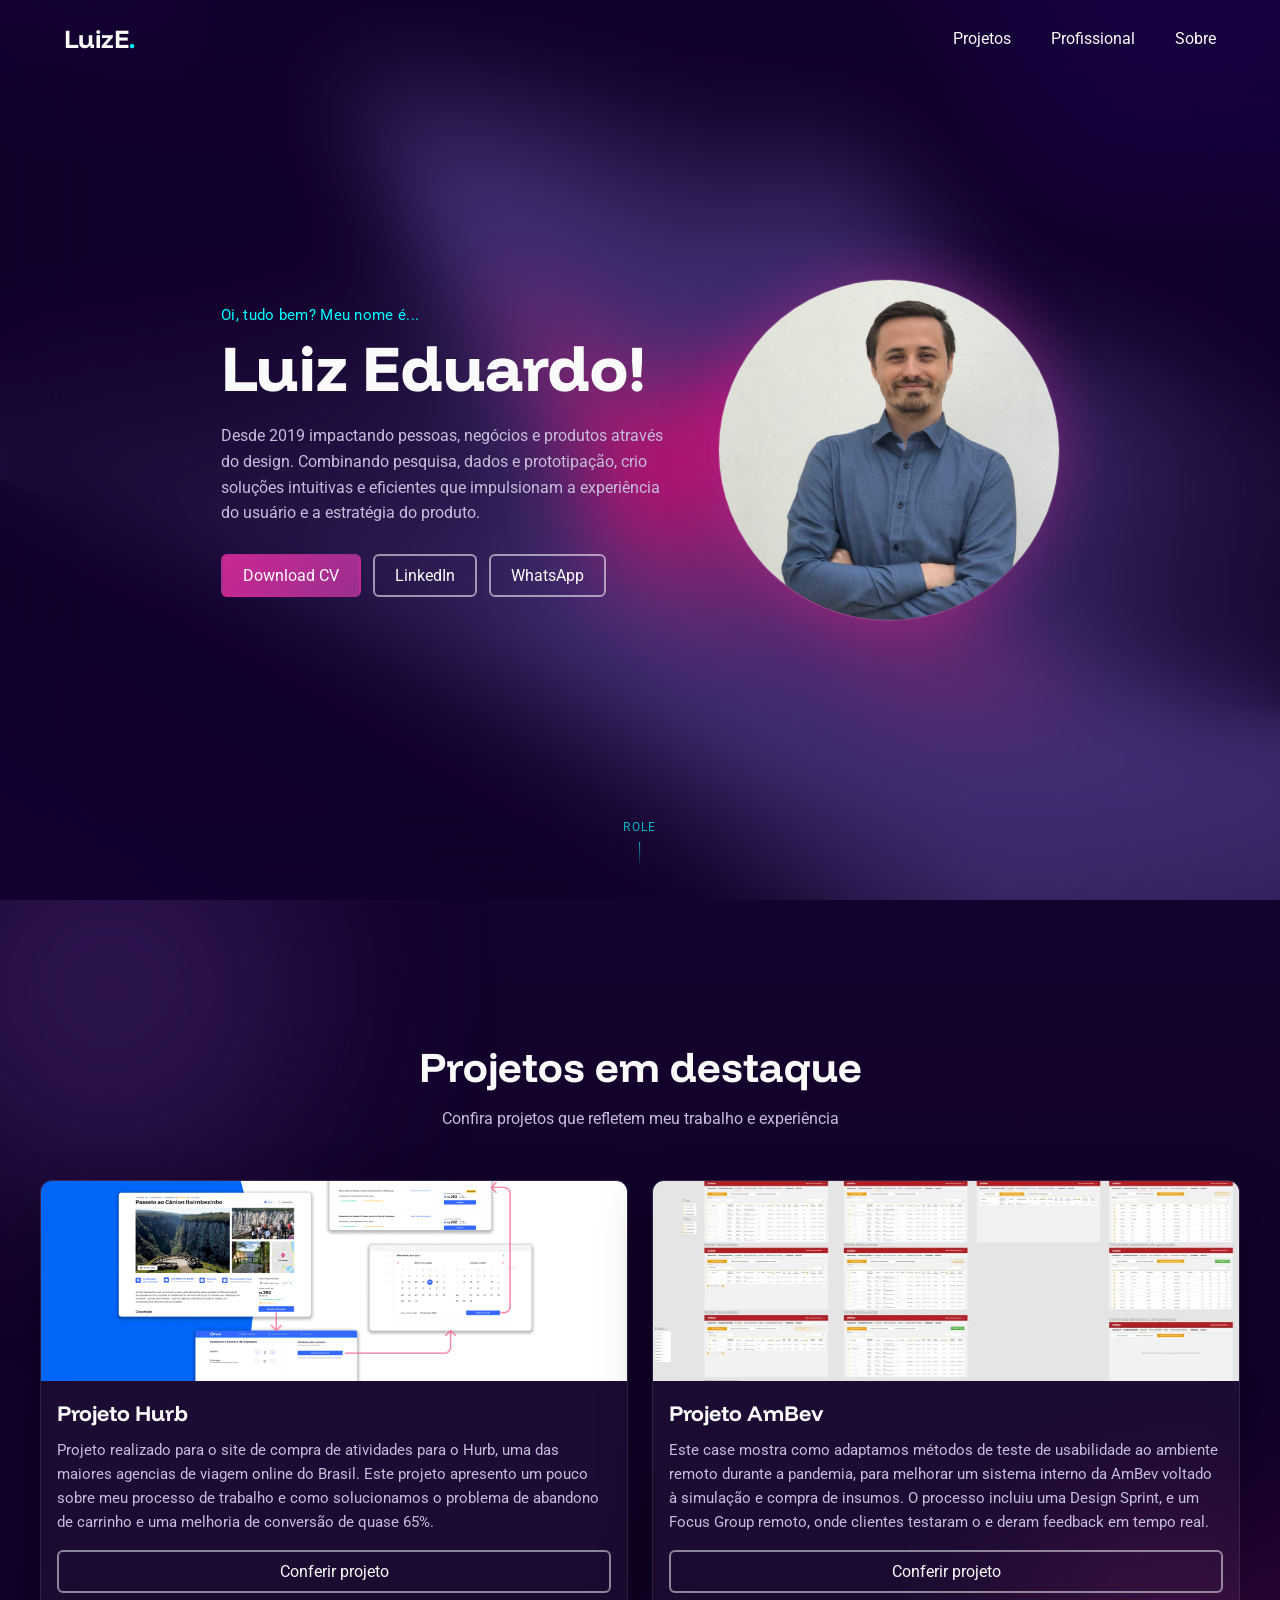
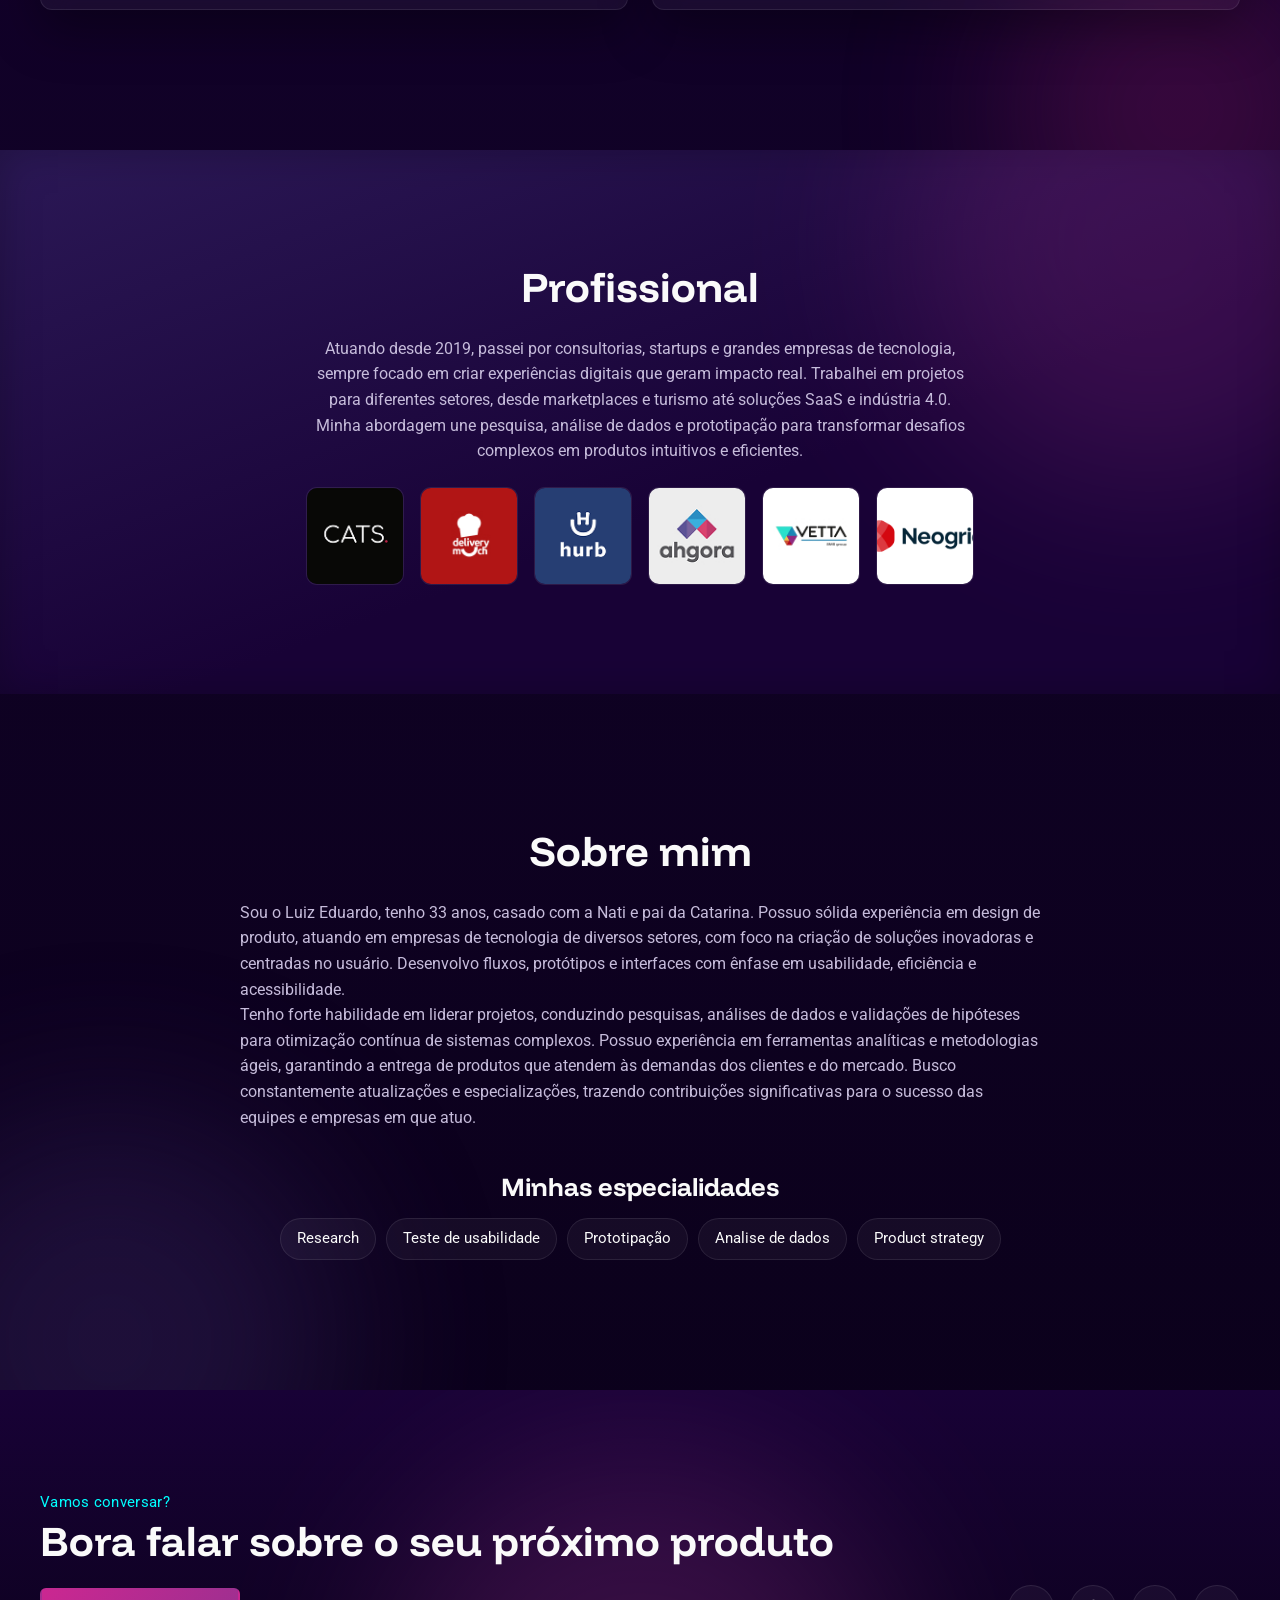
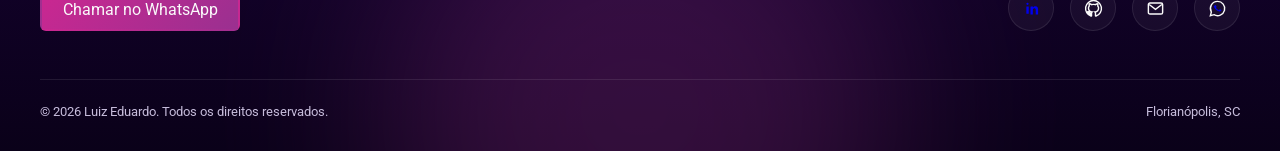
==== commit dda3001b: "Atualizações de estilo" ====
--- a/pages/index.html
+++ b/pages/index.html
@@ -17,7 +17,7 @@
     <menu>
         <nav>
             <a href="#hero">
-                <h3>LuizE.</h3>
+                <h3>LuizE<span class="dot">.</span></h3>
             </a>
             <ul id="navList">
                 <li><a href="#projetos">Projetos</a></li>
--- a/estilos/style.css
+++ b/estilos/style.css
@@ -47,6 +47,12 @@
   backdrop-filter:blur(14px);
   box-shadow:0 1px 0 var(--glass-border);
 }
+
+.dot {
+  color: aqua;
+  /*font-size: 1.2em;*/
+}
+
 nav{
   padding:22px 24px; margin:auto; max-width:1200px;
   display:flex; justify-content:space-between; align-items:center;
@@ -85,9 +91,9 @@
   display:flex; justify-content:center; align-items:center; gap:48px;
   padding:0 24px;
 }
-.menor{
+#hero .menor{
   color:aqua;
-  text-shadow:0 0 12px rgba(239,57,172,.55);
+  /*text-shadow:0 0 12px rgba(239,57,172,.55);*/
   font-size:.95em; letter-spacing:.02em;
 }
 #presentation{ max-width:560px; }
@@ -120,11 +126,11 @@
 .scroll-cue{
   position:absolute; bottom:32px; left:50%; transform:translateX(-50%);
   font-family:"Roboto", sans-serif; font-size:12px; letter-spacing:.12em;
-  color:var(--muted); text-transform:uppercase; opacity:.7;
+  color:aqua; text-transform:uppercase; opacity:.7;
   display:flex; flex-direction:column; align-items:center; gap:8px;
 }
 .scroll-cue::after{
-  content:''; width:1px; height:26px; background:linear-gradient(var(--pink-bright), transparent);
+  content:''; width:1px; height:26px; background:linear-gradient(aqua, transparent);
   animation:cue 1.8s ease infinite;
 }
 @keyframes cue{ 0%{opacity:0; transform:translateY(-4px);} 50%{opacity:1;} 100%{opacity:0; transform:translateY(10px);} }
@@ -250,8 +256,13 @@
   display:flex; justify-content:space-between; align-items:flex-end; flex-wrap:wrap; gap:32px;
   padding-bottom:48px; border-bottom:1px solid var(--glass-border);
 }
-.footer-top h2{ max-width:12ch; font-size:clamp(1.9em, 4vw, 2.6em); }
-.footer-cta{ margin-top:22px; }
+.footer-top h2{ /*max-width:12ch;*/ font-size:clamp(1.9em, 4vw, 2.6em); }
+.footer-cta{
+  max-width:200px; text-align:center;
+  margin-top:22px;
+}
+
+.footer-top .menor { color:aqua; font-size:.95em; letter-spacing:.02em; }
 
 .socials{ display:flex; gap:16px; }
 .socials a{
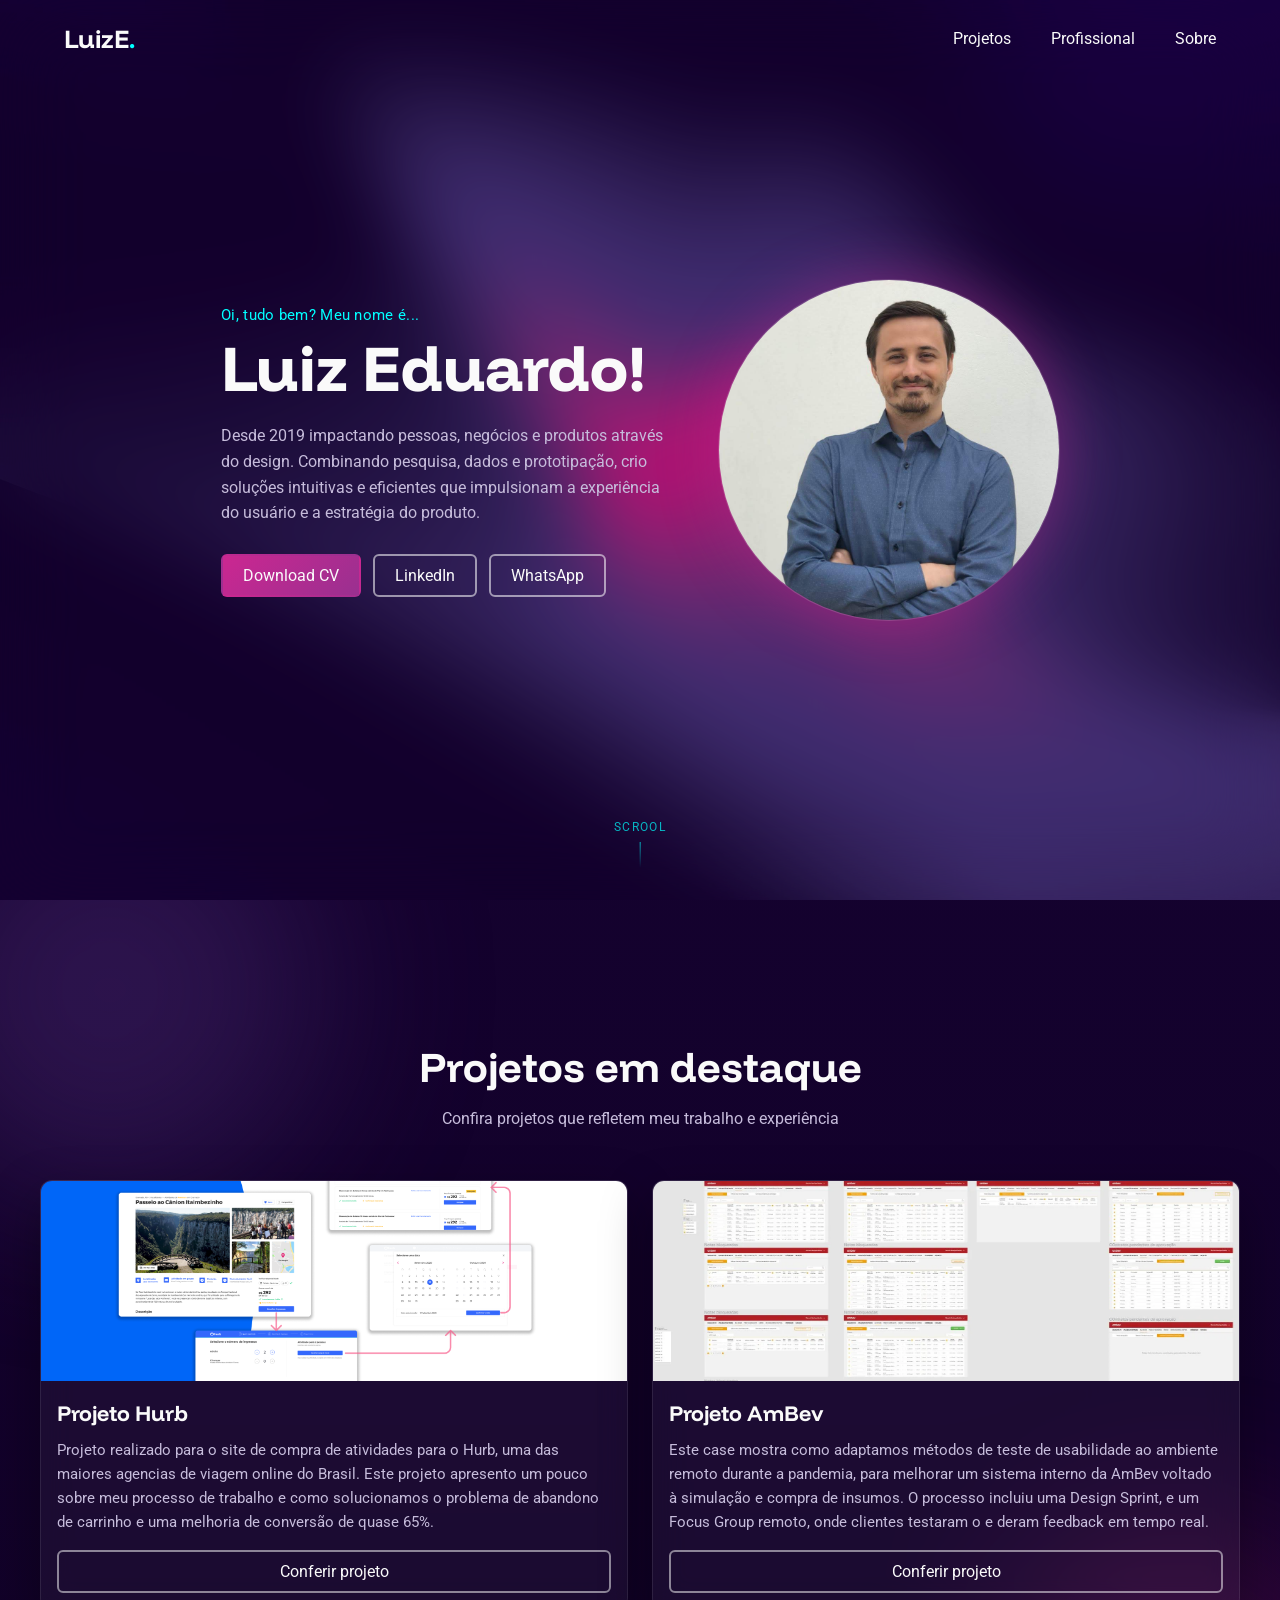
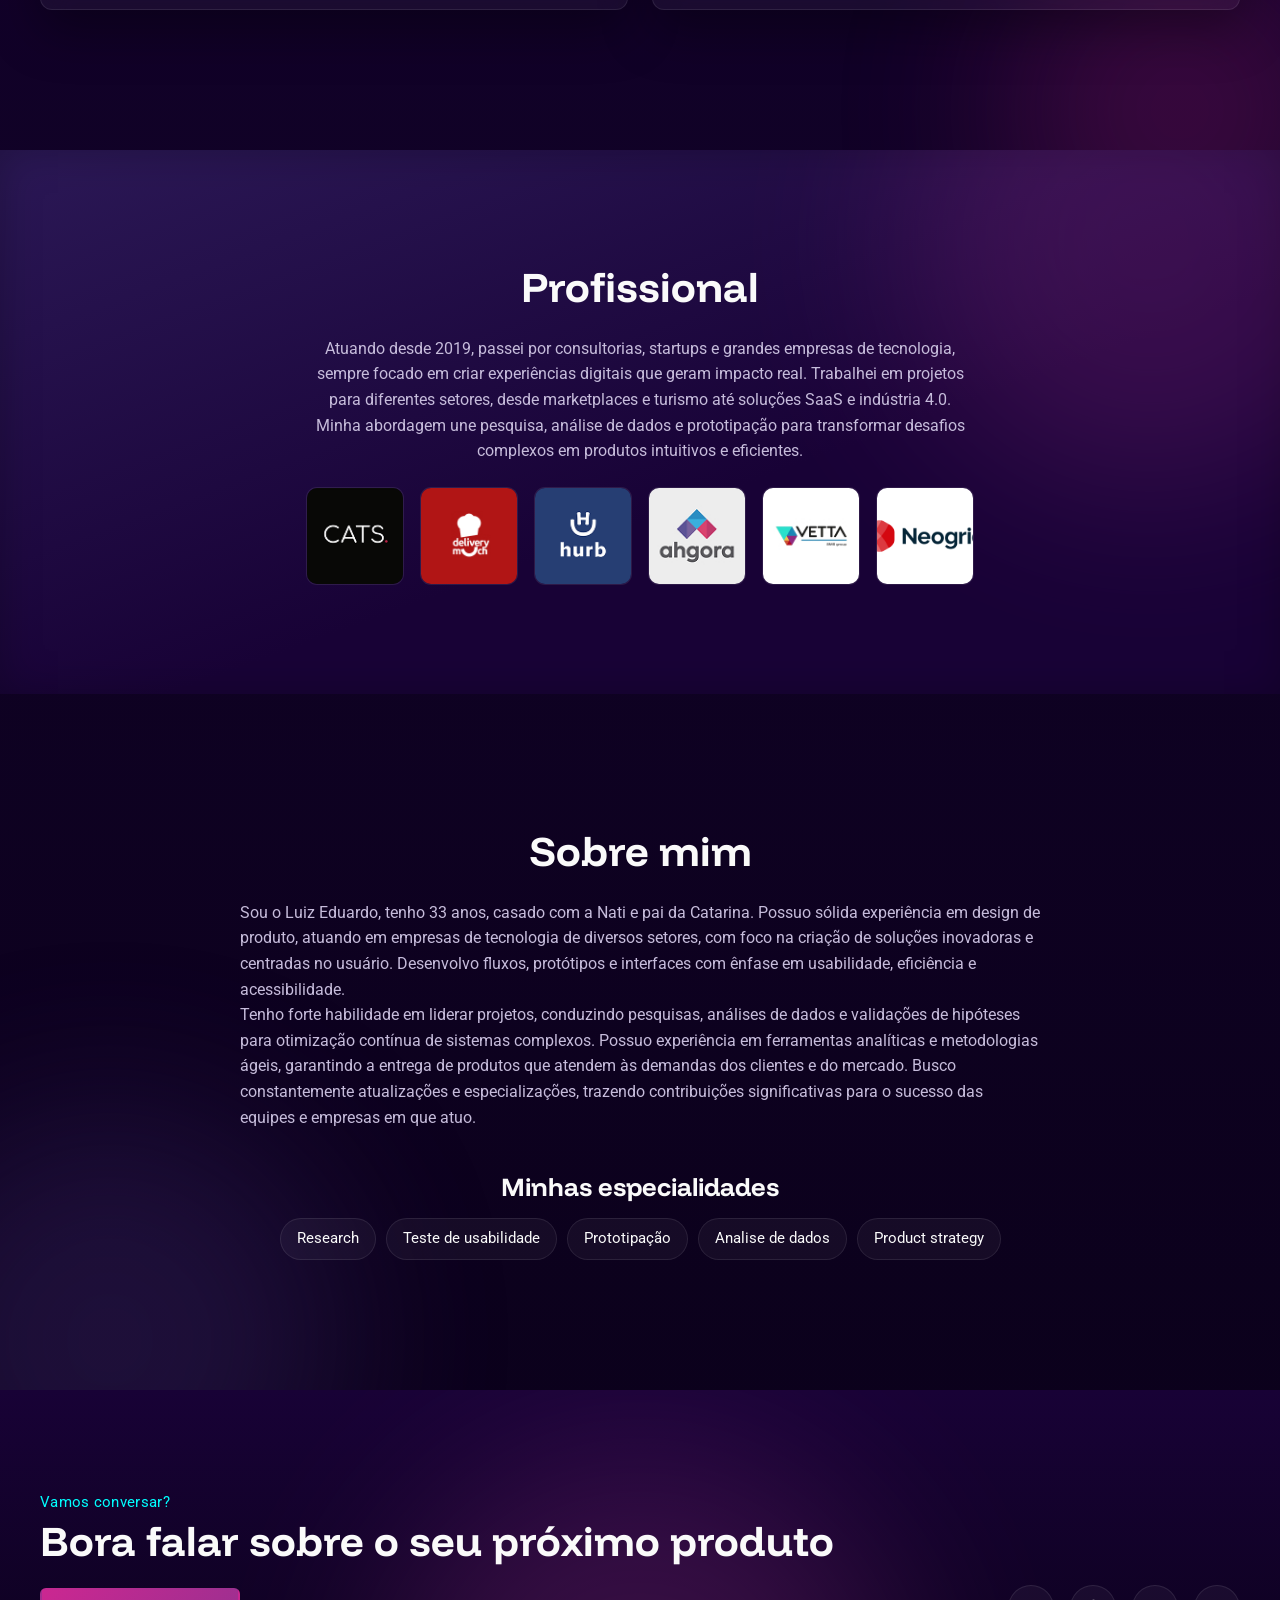
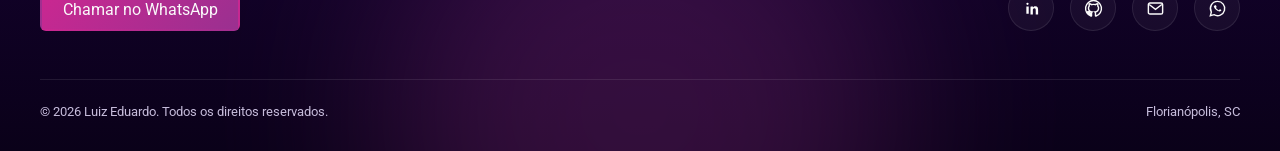
==== commit d5b2a443: "Ajustes de estilo" ====
--- a/pages/index.html
+++ b/pages/index.html
@@ -49,7 +49,7 @@
             <!--FOTO MINHA-->
             <img src="../image/myPhoto.jpg" alt="Foto de Luiz Eduardo">
         </aside>
-        <span class="scroll-cue">role</span>
+        <span class="scroll-cue">Scrool</span>
     </section>
     <section id="projetos">
         <span class="blob b1"></span>
@@ -137,7 +137,7 @@
             </div>
             <div class="socials reveal">
                 <a href="https://www.linkedin.com/in/luizluckner/" aria-label="LinkedIn" target="_blank" rel="noopener noreferrer">
-                    <svg viewBox="0 0 24 24" fill="none" stroke-width="2"><path d="M6.94 7.5a1.44 1.44 0 1 0 0-2.88 1.44 1.44 0 0 0 0 2.88ZM5.5 9.5h3v9h-3v-9Zm5.5 0h2.87v1.23h.04c.4-.75 1.38-1.55 2.84-1.55 3.04 0 3.6 2 3.6 4.6v5.72h-3v-5.07c0-1.21-.02-2.77-1.69-2.77-1.69 0-1.95 1.32-1.95 2.68v5.16h-3v-9Z" fill="currentColor" stroke="none"/></svg>
+                    <svg viewBox="0 0 24 24" fill="none" stroke-width="2"><path d="M6.94 7.5a1.44 1.44 0 1 0 0-2.88 1.44 1.44 0 0 0 0 2.88ZM5.5 9.5h3v9h-3v-9Zm5.5 0h2.87v1.23h.04c.4-.75 1.38-1.55 2.84-1.55 3.04 0 3.6 2 3.6 4.6v5.72h-3v-5.07c0-1.21-.02-2.77-1.69-2.77-1.69 0-1.95 1.32-1.95 2.68v5.16h-3v-9Z" fill="white" stroke="none"/></svg>
                 </a>
                 <a href="https://github.com/luizluckner" aria-label="GitHub" target="_blank" rel="noopener noreferrer">
                     <svg viewBox="0 0 24 24" fill="none" stroke="currentColor" stroke-width="1.8"><path d="M12 2a10 10 0 0 0-3.16 19.49c.5.1.68-.22.68-.48v-1.7c-2.78.6-3.37-1.34-3.37-1.34-.46-1.16-1.11-1.47-1.11-1.47-.91-.62.07-.6.07-.6 1 .07 1.53 1.03 1.53 1.03.9 1.53 2.36 1.09 2.93.83.09-.65.35-1.09.64-1.34-2.22-.25-4.56-1.11-4.56-4.95 0-1.1.39-1.99 1.03-2.69-.1-.25-.45-1.27.1-2.65 0 0 .84-.27 2.75 1.02a9.5 9.5 0 0 1 5 0c1.9-1.29 2.75-1.02 2.75-1.02.55 1.38.2 2.4.1 2.65.64.7 1.03 1.59 1.03 2.69 0 3.85-2.35 4.7-4.58 4.94.36.31.68.92.68 1.85v2.75c0 .26.18.58.69.48A10 10 0 0 0 12 2Z"/></svg>
@@ -146,7 +146,7 @@
                     <svg viewBox="0 0 24 24" fill="none" stroke="currentColor" stroke-width="1.8"><rect x="3" y="5" width="18" height="14" rx="2"/><path d="m4 7 8 6 8-6"/></svg>
                 </a>
                 <a href="https://wa.me/5548999221465" aria-label="WhatsApp" target="_blank" rel="noopener noreferrer">
-                    <svg viewBox="0 0 24 24" fill="none" stroke="currentColor" stroke-width="1.8"><path d="M12 3a9 9 0 0 0-7.75 13.5L3 21l4.6-1.21A9 9 0 1 0 12 3Z"/><path d="M8.5 8.5c.3-.7 1-.6 1.5-.5.3.7.7 1.5.8 1.7.1.2 0 .4-.1.6-.4.5-.8.7-.5 1.2.4.7 1.6 2 3 2.6.4.2.6.1.9-.2.3-.4.7-.9.9-.9.2 0 1.5.6 1.7.8.2.2.2.5.1.8-.2.6-1.1 1.1-1.7 1.1-1.4.1-3.6-.7-5.3-2.4-1.5-1.5-2.3-3.1-2.4-3.9 0-.4.1-.9.4-1.2Z" fill="currentColor" stroke="none"/></svg>
+                    <svg viewBox="0 0 24 24" fill="none" stroke="currentColor" stroke-width="1.8"><path d="M12 3a9 9 0 0 0-7.75 13.5L3 21l4.6-1.21A9 9 0 1 0 12 3Z"/><path d="M8.5 8.5c.3-.7 1-.6 1.5-.5.3.7.7 1.5.8 1.7.1.2 0 .4-.1.6-.4.5-.8.7-.5 1.2.4.7 1.6 2 3 2.6.4.2.6.1.9-.2.3-.4.7-.9.9-.9.2 0 1.5.6 1.7.8.2.2.2.5.1.8-.2.6-1.1 1.1-1.7 1.1-1.4.1-3.6-.7-5.3-2.4-1.5-1.5-2.3-3.1-2.4-3.9 0-.4.1-.9.4-1.2Z" fill="white" stroke="none"/></svg>
                 </a>
             </div>
         </div>
--- a/estilos/style.css
+++ b/estilos/style.css
@@ -266,20 +266,33 @@
 
 .socials{ display:flex; gap:16px; }
 .socials a{
-  width:46px; height:46px; border-radius:50%;
-  border:1px solid var(--glass-border); background:var(--glass);
-  display:flex; align-items:center; justify-content:center;
+  width:46px; 
+  height:46px; 
+  border-radius:50%;
+  border:1px solid var(--glass-border); 
+  background:var(--glass);
+  display:flex; 
+  align-items:center; 
+  justify-content:center;
   transition:border-color .3s ease, transform .3s ease, box-shadow .3s ease;
 }
 .socials a:hover{
   border-color:rgba(239,57,172,.6); transform:translateY(-4px);
   box-shadow:0 10px 26px rgba(203,39,145,.3);
 }
-.socials svg{ width:19px; height:19px; stroke:var(--white); }
+.socials svg{ 
+  width:19px; 
+  height:19px; 
+  stroke:var(--white); }
 
 .footer-bottom{
-  display:flex; justify-content:space-between; flex-wrap:wrap; gap:12px;
-  padding-top:24px; font-size:13px; color:var(--muted);
+  display:flex; 
+  justify-content:space-between; 
+  flex-wrap:wrap; 
+  gap:12px;
+  padding-top:24px; 
+  font-size:13px; 
+  color:var(--muted);
 }
 
 .reveal{ opacity:0; transform:translateY(22px); transition:opacity .7s ease, transform .7s ease; }
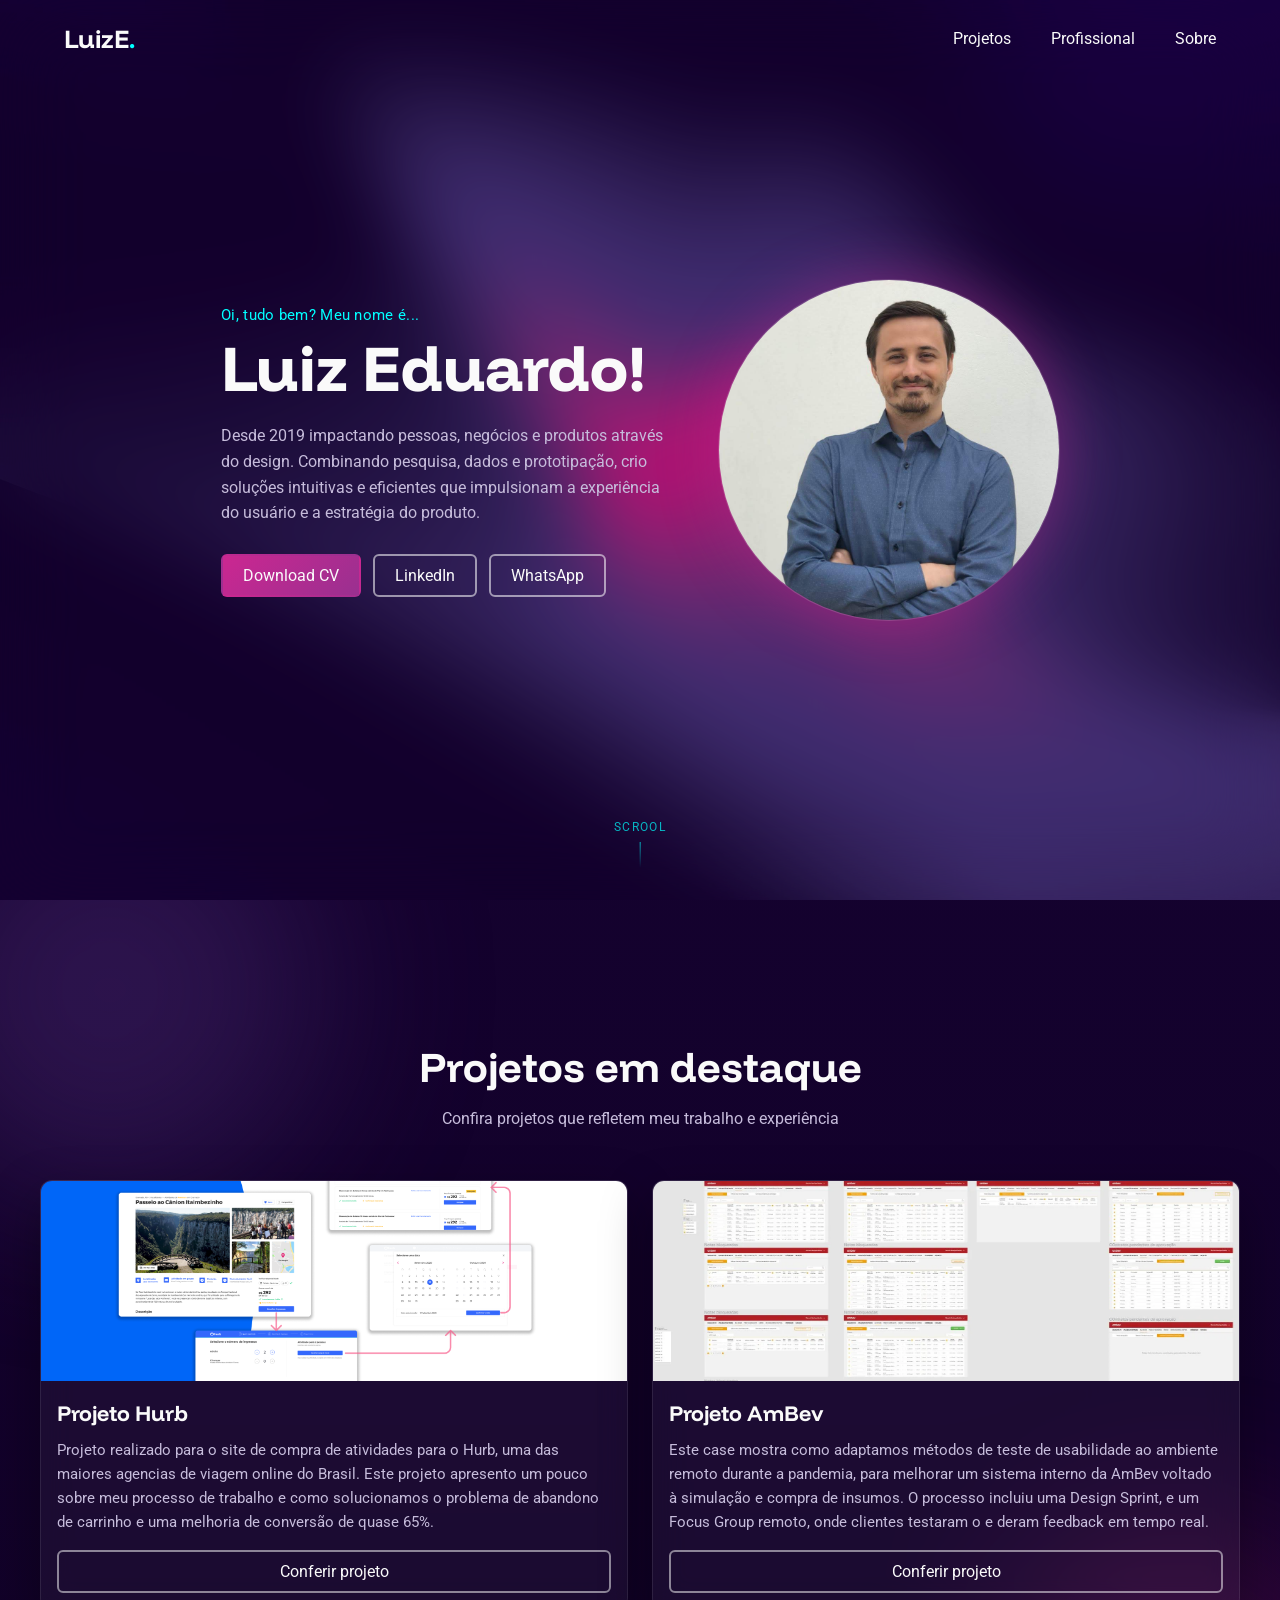
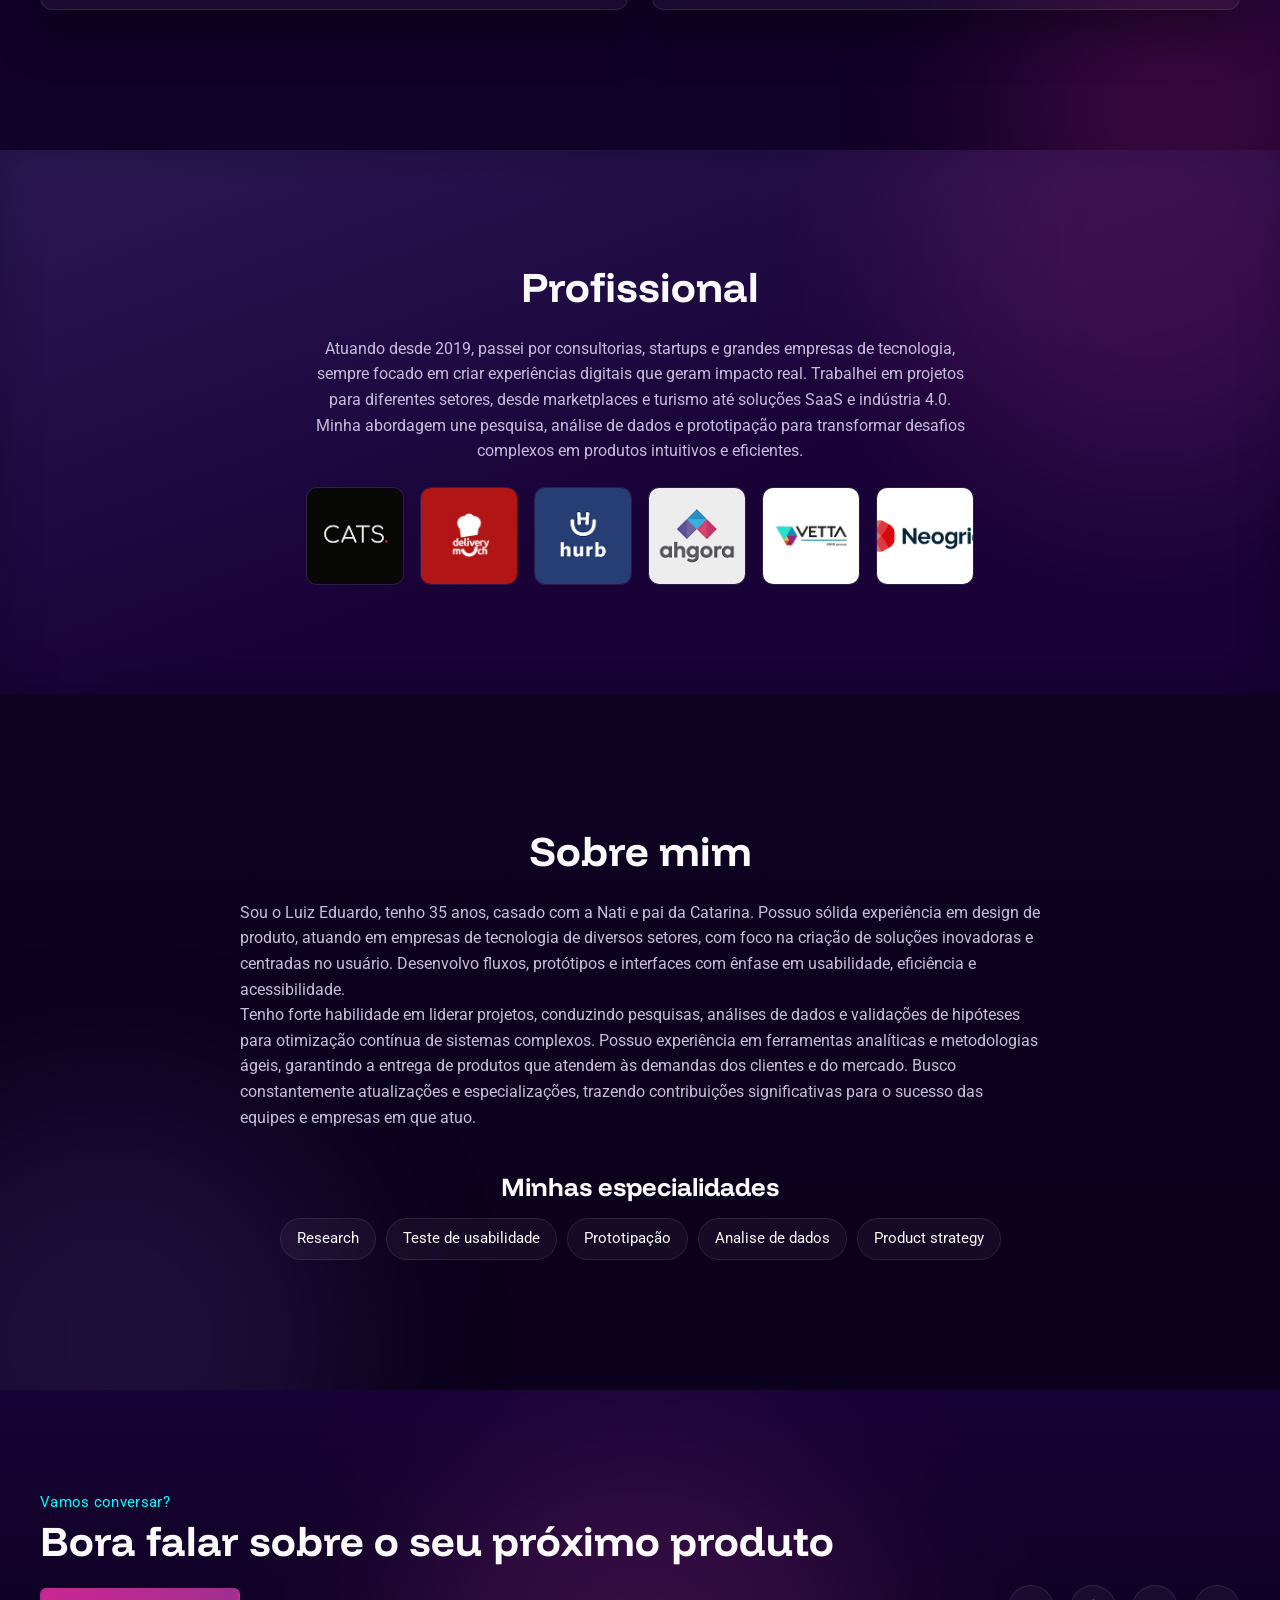
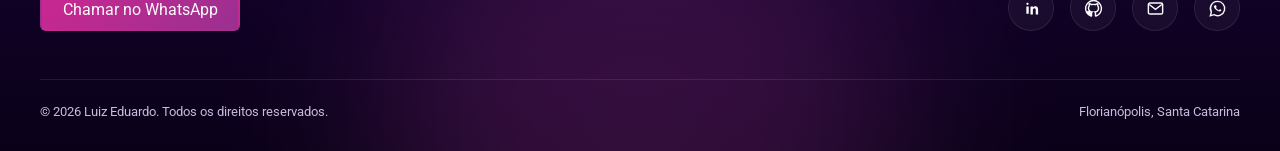
==== commit 8a77a04a: "JS de atualizar idade" ====
--- a/pages/index.html
+++ b/pages/index.html
@@ -109,7 +109,7 @@
         <section class="sobre-container">
             <h2 class="reveal">Sobre mim</h2>
             <p class="reveal">
-                Sou o Luiz Eduardo, tenho 33 anos, casado com a Nati e pai da Catarina.
+                Sou o Luiz Eduardo, tenho <span id="idade">33</span> anos, casado com a Nati e pai da Catarina.
                 Possuo sólida experiência em design de produto, atuando em empresas de tecnologia de diversos setores, com foco na criação de soluções inovadoras e centradas no usuário. Desenvolvo fluxos, protótipos e interfaces com ênfase em usabilidade, eficiência e acessibilidade.
             </p>
             <p class="reveal">
@@ -152,7 +152,7 @@
         </div>
         <div class="footer-bottom">
             <span>© 2026 Luiz Eduardo. Todos os direitos reservados.</span>
-            <span>Florianópolis, SC</span>
+            <span>Florianópolis, Santa Catarina</span>
         </div>
     </div>
 </footer>
@@ -175,6 +175,29 @@
   navList.querySelectorAll('a').forEach(link => {
     link.addEventListener('click', () => navList.classList.remove('open'));
   });
+
+  // Calcula a idade real considerando se o aniversário deste ano já passou ou não
+function calcularIdade(dataNascimento) {
+  const hoje = new Date();
+  const nascimento = new Date(dataNascimento);
+
+  let idade = hoje.getFullYear() - nascimento.getFullYear();
+
+  // Se ainda não chegou o mês/dia do aniversário este ano, tira 1 da conta
+  const aindaNaoFezAniversario =
+    hoje.getMonth() < nascimento.getMonth() ||
+    (hoje.getMonth() === nascimento.getMonth() && hoje.getDate() < nascimento.getDate());
+
+  if (aindaNaoFezAniversario) idade--;
+
+  return idade;
+}
+
+// Sua data: 02/07/1991 -> formato ISO é ano-mês-dia
+const idadeEl = document.getElementById('idade');
+if (idadeEl) {
+  idadeEl.textContent = calcularIdade('1991-07-02');
+}
 
   // Reveal on scroll: mesma lógica de sempre, observa e anima quando entra na tela
   const revealObserver = new IntersectionObserver((entries) => {
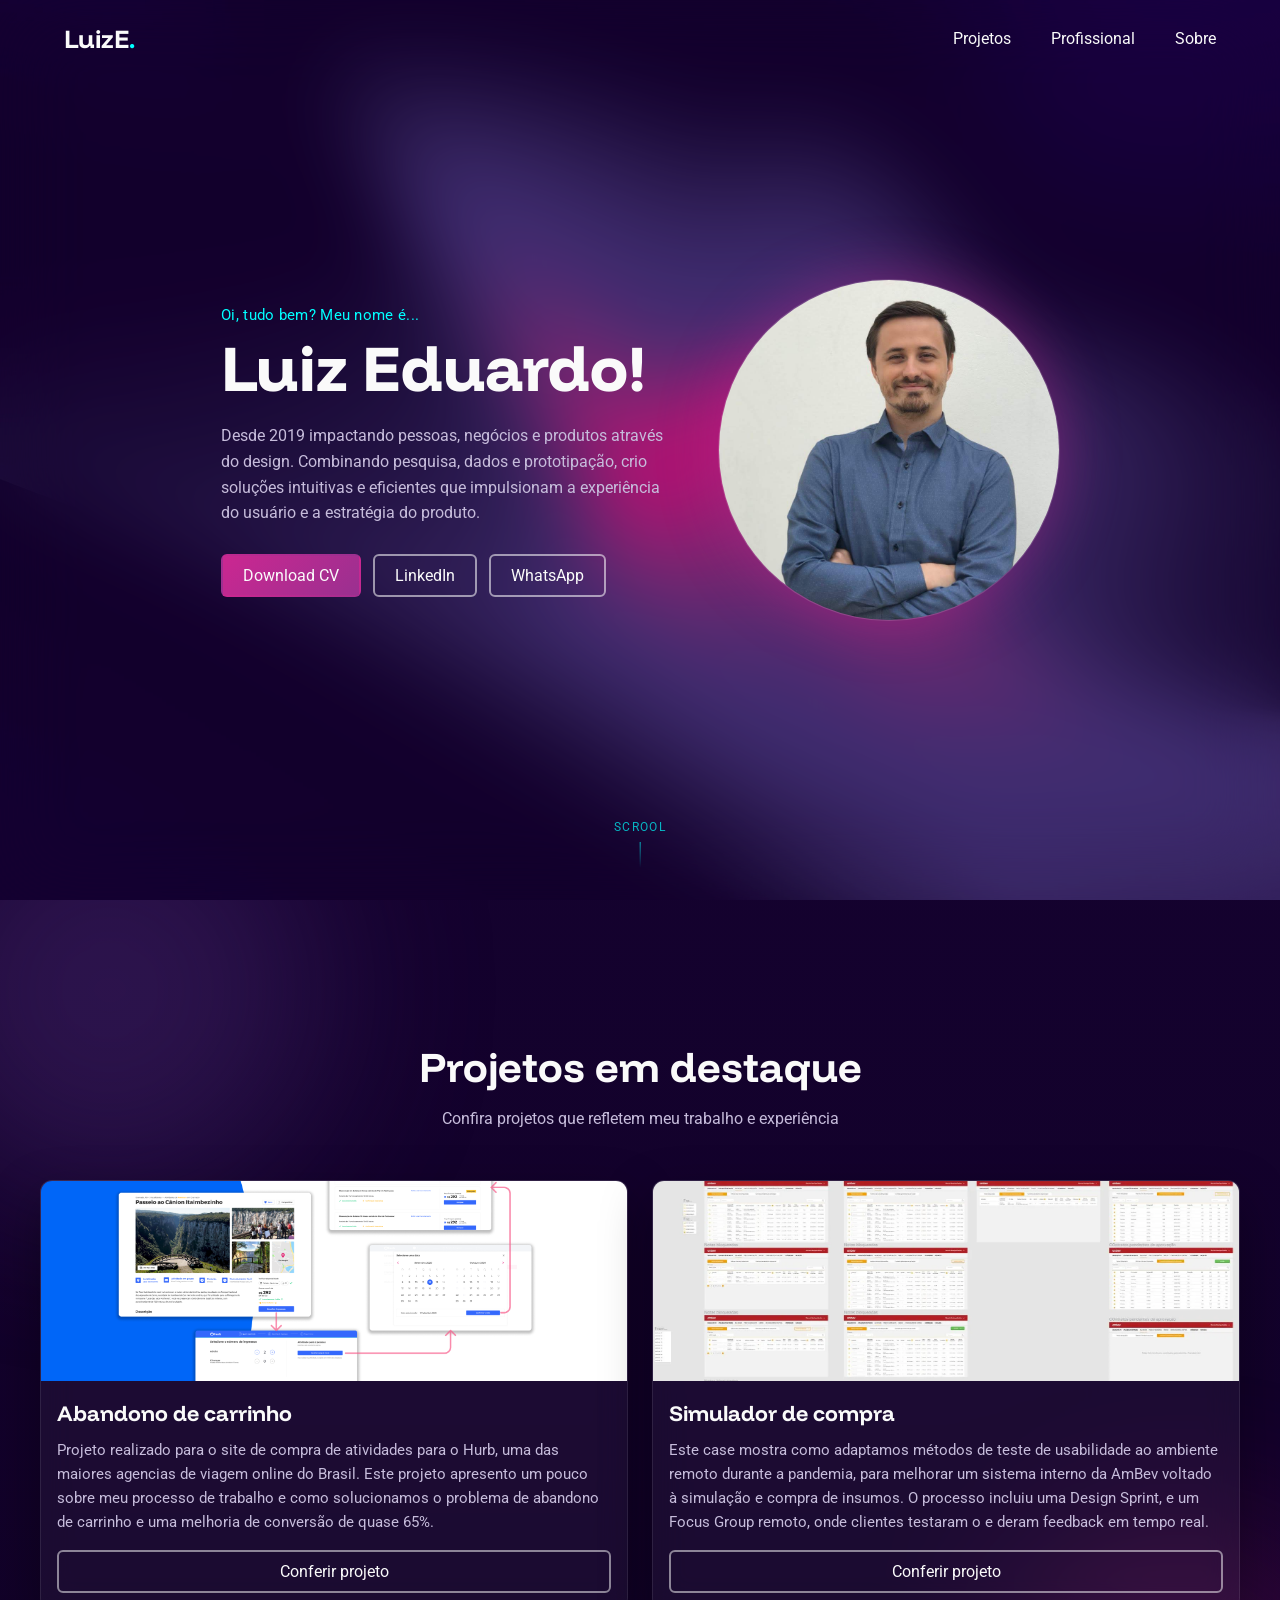
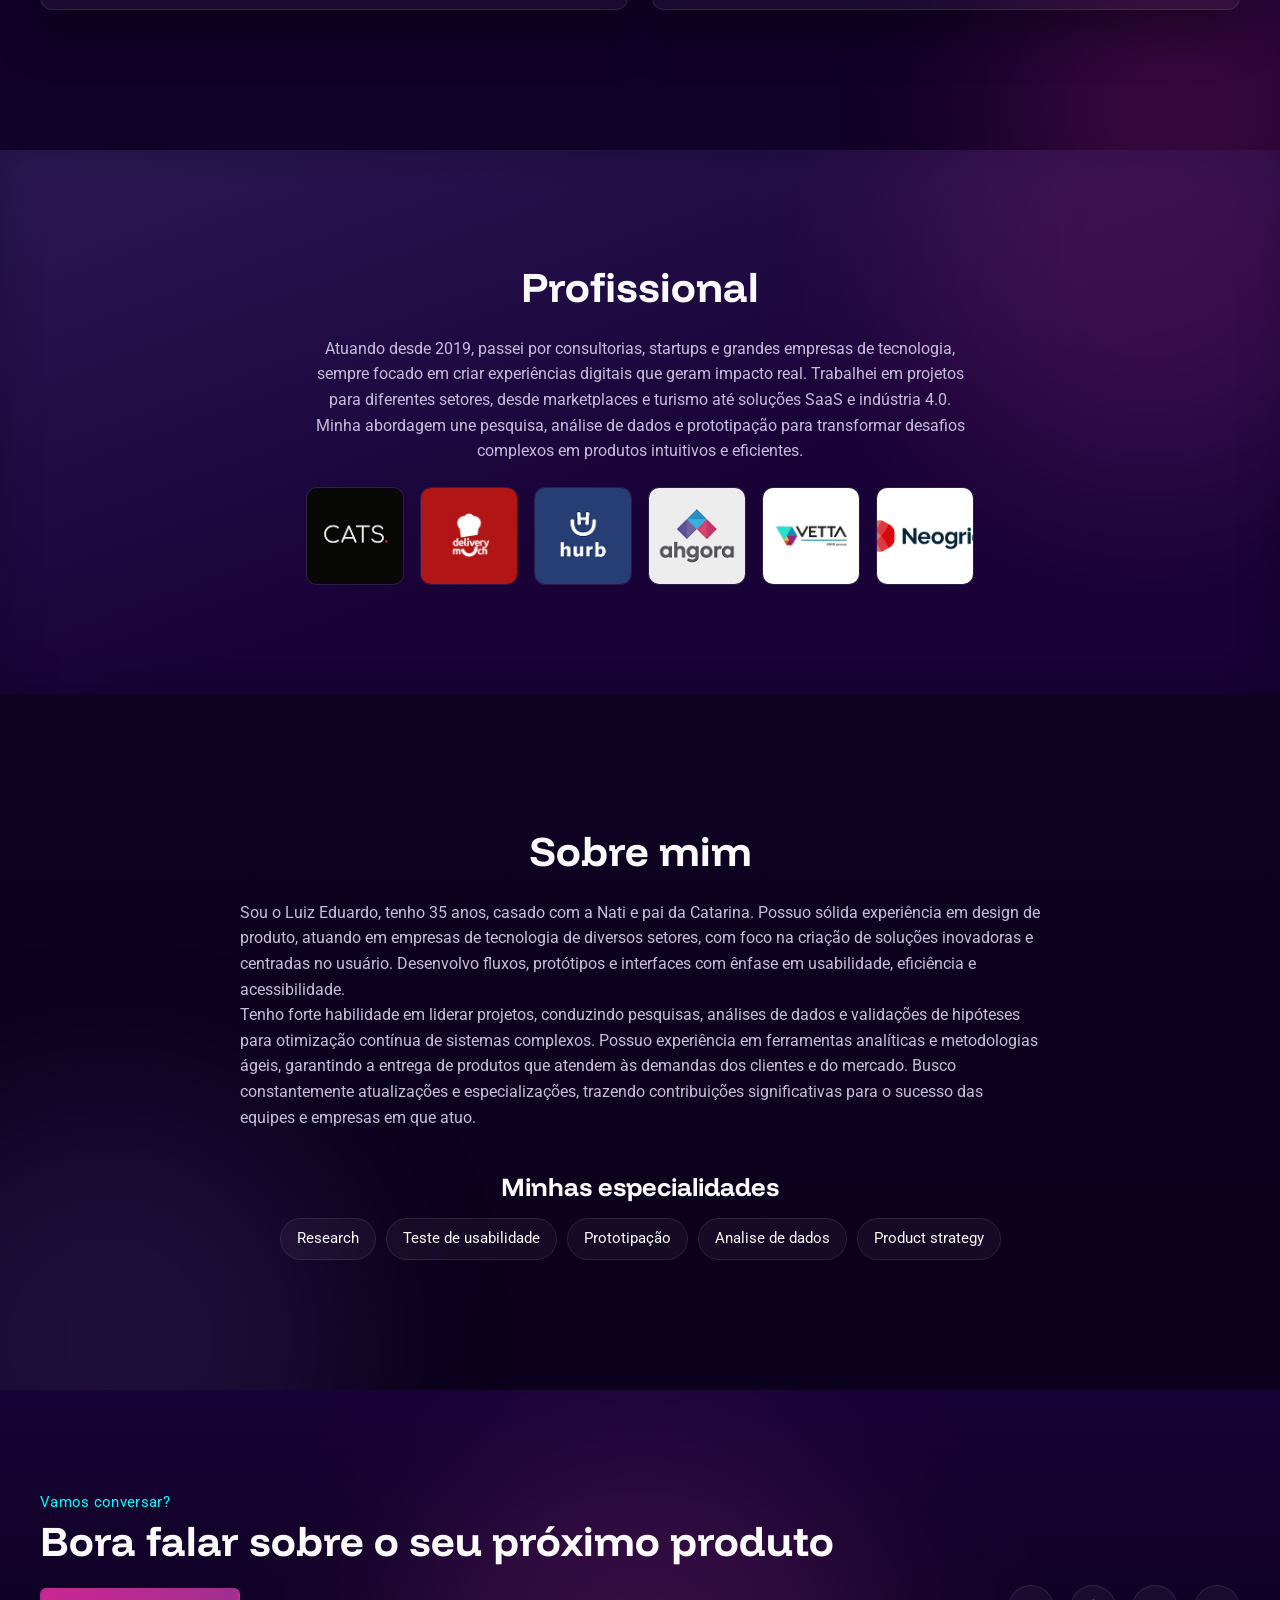
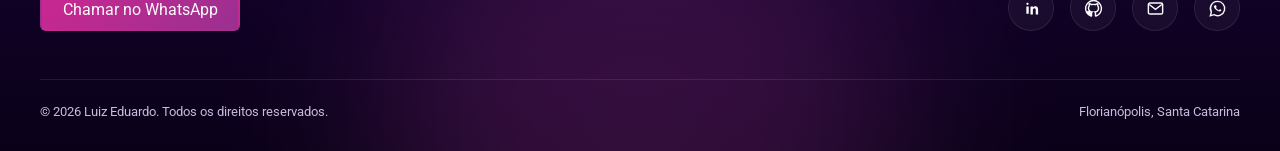
==== commit 07ef5079: "Redirecionamento de link dos projetos" ====
--- a/pages/index.html
+++ b/pages/index.html
@@ -62,19 +62,19 @@
             <div id="cards-container">
                 <div class="card hurb reveal">
                     <img src="../image/capa-abandono.png" alt="Capa do projeto Hurb">
-                    <h3>Projeto Hurb</h3>
+                    <h3>Abandono de carrinho</h3>
                     <p>
                         Projeto realizado para o site de compra de atividades para o Hurb, uma das maiores agencias de viagem online do Brasil. Este projeto apresento um pouco sobre meu processo de trabalho e como solucionamos o problema de abandono de carrinho e uma melhoria de conversão de quase 65%.
                     </p>
-                    <a href="" class="btn-hurb">Conferir projeto</a>
+                    <a href="abandono.html" class="btn-hurb">Conferir projeto</a>
                 </div>
                 <div class="card ambev reveal">
                     <img src="../image/ui-aplicado.webp" alt="Capa do projeto AmBev">
-                    <h3>Projeto AmBev</h3>
+                    <h3>Simulador de compra</h3>
                     <p>
                         Este case mostra como adaptamos métodos de teste de usabilidade ao ambiente remoto durante a pandemia, para melhorar um sistema interno da AmBev voltado à simulação e compra de insumos. O processo incluiu uma Design Sprint, e um Focus Group remoto, onde clientes testaram o e deram feedback em tempo real.
                     </p>
-                    <a href="">Conferir projeto</a>
+                    <a href="simulador.html">Conferir projeto</a>
                 </div>
                 <div class="card volkin reveal">
                     <img src="../image/capa-plataforma.jpg" alt="Capa do projeto Volkin">
